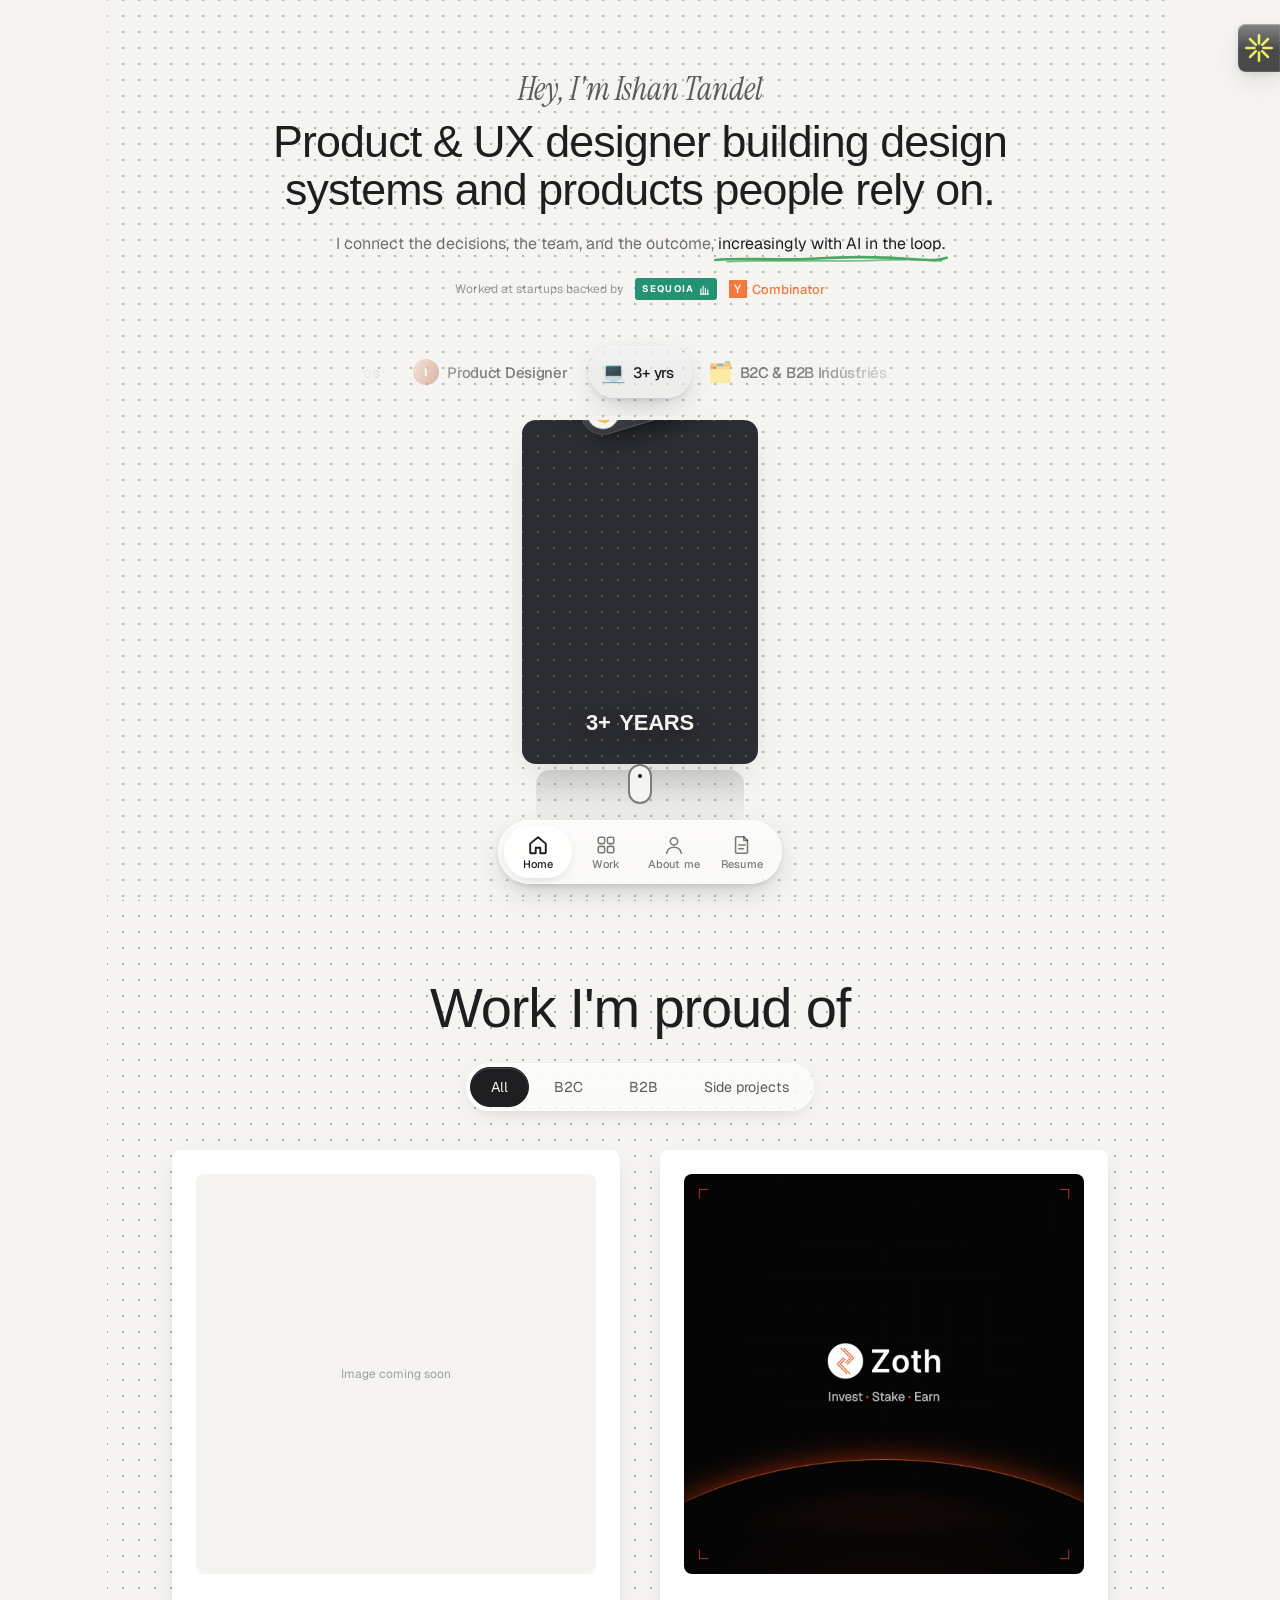
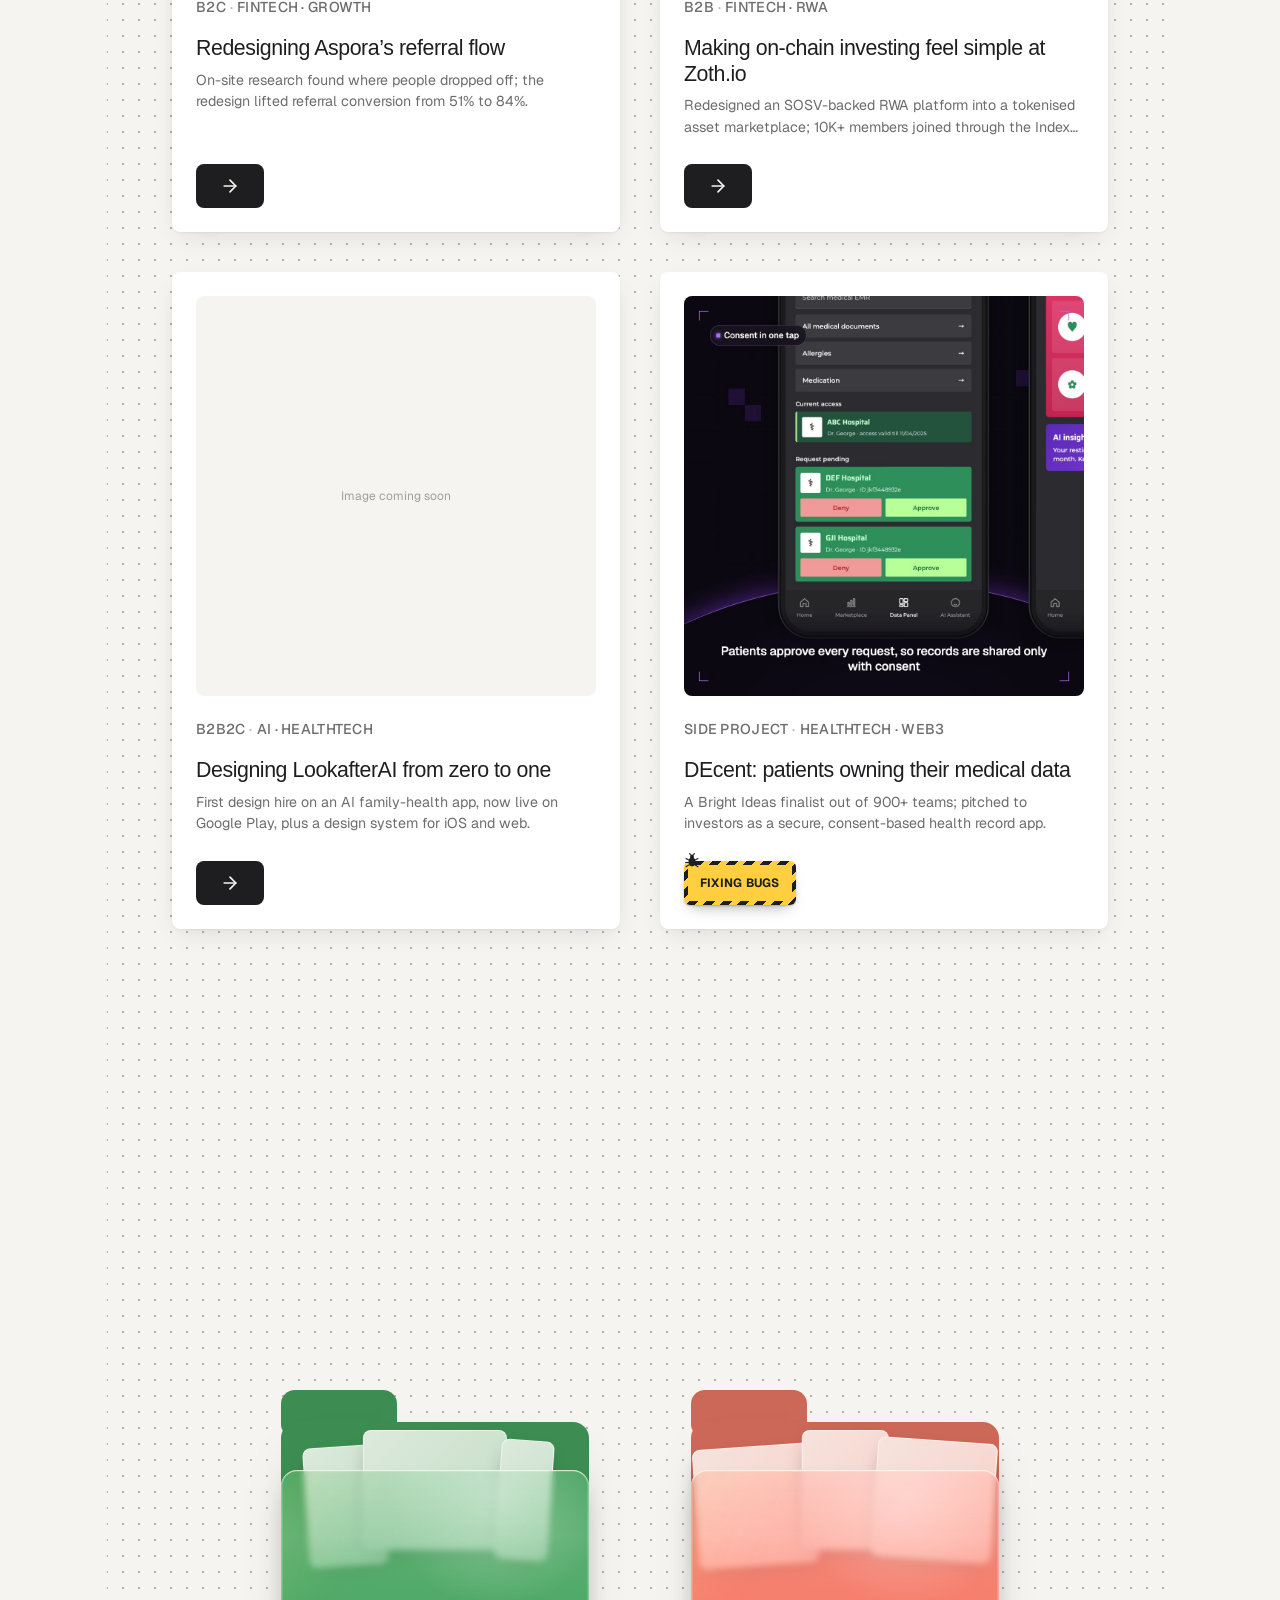
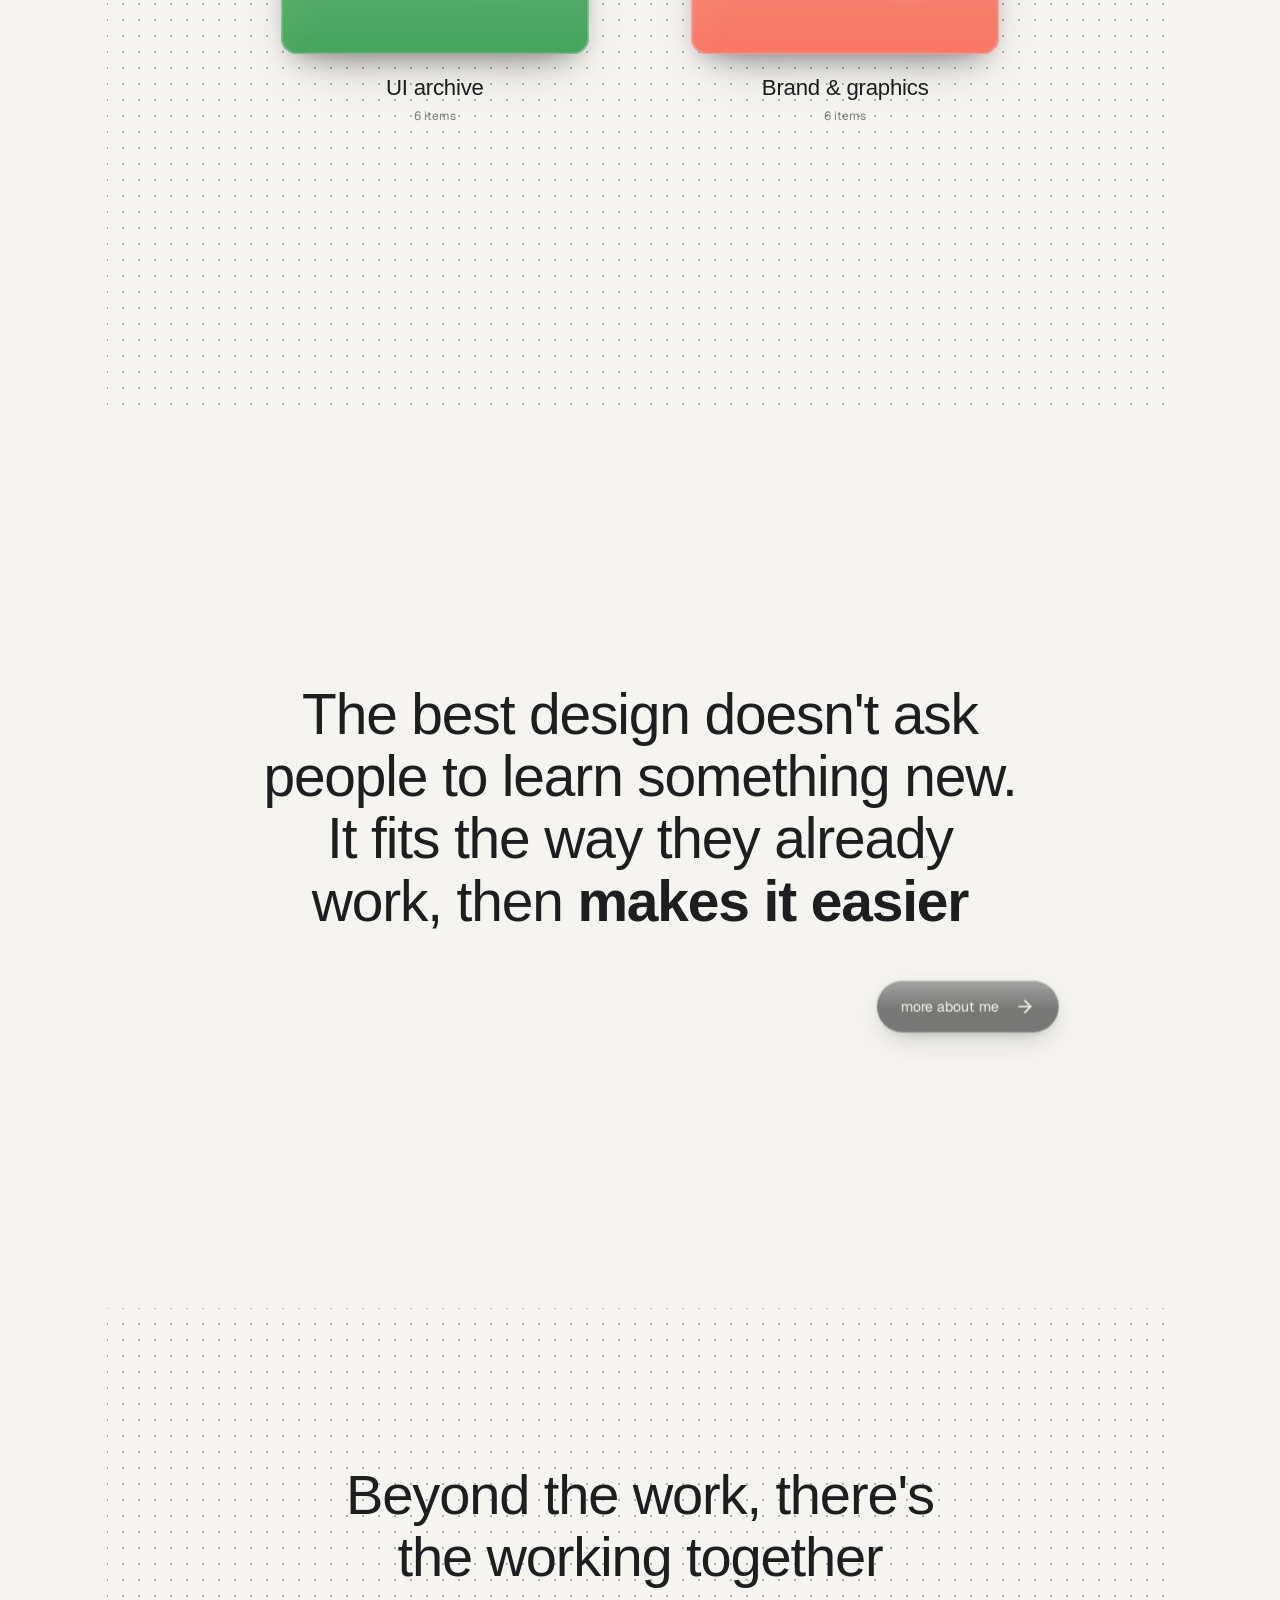
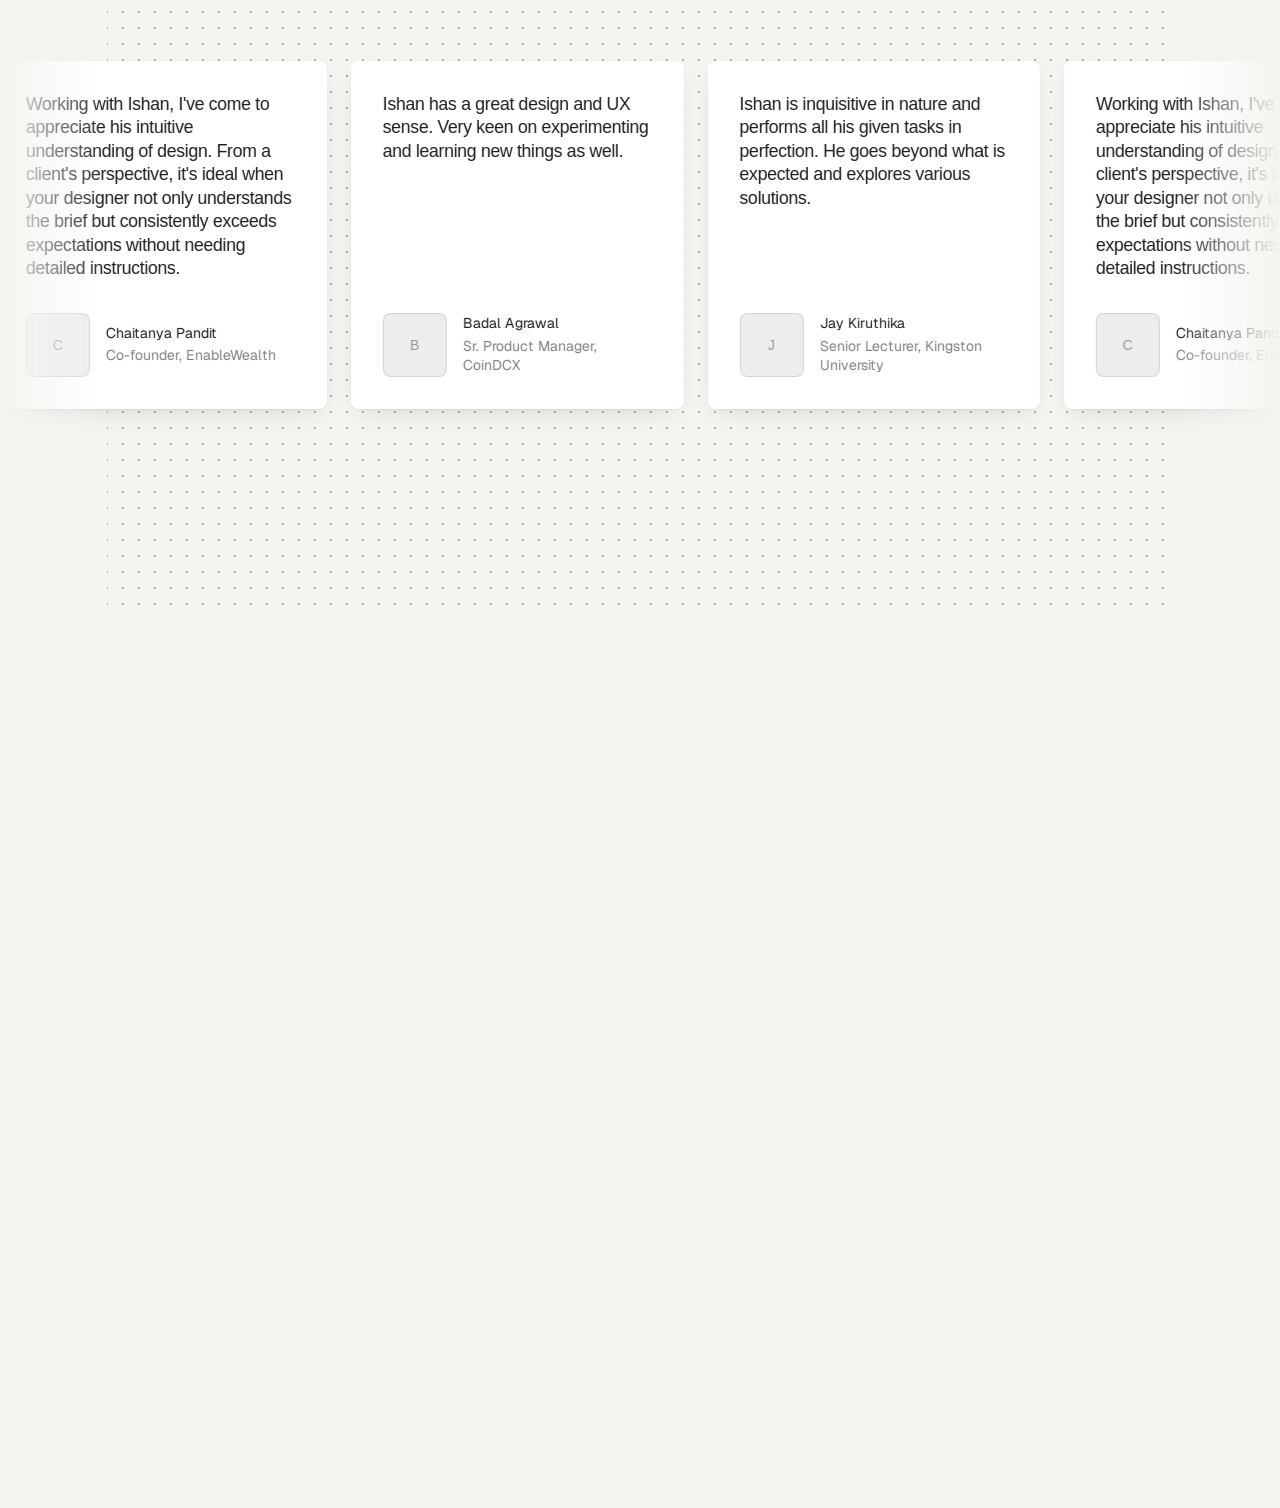
==== index.html @ caf89ebc "Initial commit: portfolio site Co-Authored-By: Claude Opus 5.5 <noreply@anthropic.com>" ====
<!doctype html>
<html lang="en">
<head>
  <meta charset="utf-8" />
  <meta name="viewport" content="width=device-width, initial-scale=1, viewport-fit=cover" />
  <meta name="color-scheme" content="light" />
  <title>Ishan — Product Designer</title>
  <meta name="description" content="Ishan is a product designer who turns messy problems into simple, measurable products." />
  <link rel="preconnect" href="https://fonts.googleapis.com" />
  <link rel="preconnect" href="https://fonts.gstatic.com" crossorigin />
  <link rel="preconnect" href="https://api.fontshare.com" crossorigin />
  <link rel="stylesheet" href="https://api.fontshare.com/v2/css?f[]=clash-display@400,500,600,700&display=swap" />
  <link rel="stylesheet" href="https://fonts.googleapis.com/css2?family=Geist:wght@400;500;700&family=Instrument+Serif:ital@1&family=Fraunces:ital,opsz,wght@0,9..144,300..700;1,9..144,300..700&family=Inter:wght@400;500;600&display=swap" />
  <link rel="stylesheet" href="styles.css" />
</head>
<body data-bg="hero">
  <a class="skip" href="#introduction">Skip to content</a>

  <!-- iOS-style floating tab bar -->
  <nav class="tabbar" aria-label="Primary">
    <span class="tab-glow" aria-hidden="true"></span>
    <a class="tab" href="#introduction" data-section="introduction">
      <svg viewBox="0 0 24 24" aria-hidden="true"><path d="M3.5 10.5 12 3.5l8.5 7V20a1 1 0 0 1-1 1h-5v-6h-5v6h-5a1 1 0 0 1-1-1z"/></svg>
      <span>Home</span>
    </a>
    <a class="tab" href="#work" data-section="work">
      <svg viewBox="0 0 24 24" aria-hidden="true"><rect x="3.5" y="3.5" width="7" height="7" rx="1.8"/><rect x="13.5" y="3.5" width="7" height="7" rx="1.8"/><rect x="3.5" y="13.5" width="7" height="7" rx="1.8"/><rect x="13.5" y="13.5" width="7" height="7" rx="1.8"/></svg>
      <span>Work</span>
    </a>
    <a class="tab" href="#about" data-section="about">
      <svg viewBox="0 0 24 24" aria-hidden="true"><circle cx="12" cy="8" r="4"/><path d="M4 21c.8-4 4-6.5 8-6.5s7.2 2.5 8 6.5"/></svg>
      <span>About me</span>
    </a>
    <a class="tab" href="resume.pdf" target="_blank" rel="noopener">
      <svg viewBox="0 0 24 24" aria-hidden="true"><path d="M6 3h8l4 4v13a1 1 0 0 1-1 1H6a1 1 0 0 1-1-1V4a1 1 0 0 1 1-1z"/><path d="M14 3v4h4M8.5 12h7M8.5 16h5"/></svg>
      <span>Resume</span>
    </a>
  </nav>

  <button class="spark-toggle" type="button" aria-label="Spark">
    <svg viewBox="0 0 40 40" aria-hidden="true"><g stroke="currentColor" stroke-width="3.4" stroke-linecap="round">
      <line x1="20" y1="3" x2="20" y2="14"/><line x1="20" y1="26" x2="20" y2="37"/>
      <line x1="3" y1="20" x2="14" y2="20"/><line x1="26" y1="20" x2="37" y2="20"/>
      <line x1="8" y1="8" x2="15.8" y2="15.8"/><line x1="24.2" y1="24.2" x2="32" y2="32"/>
      <line x1="32" y1="8" x2="24.2" y2="15.8"/><line x1="15.8" y1="24.2" x2="8" y2="32"/>
    </g></svg>
  </button>

  <main>
    <!-- ============ HERO ============ -->
    <section id="introduction" class="hero" data-bg="hero">
      <p class="hero-kicker">Hey, I'm Ishan Tandel</p>
      <div class="hero-head-wrap">
        <h1 class="hero-title">Product &amp; UX designer building design systems and products people rely on.</h1>
        <p class="hero-sub">I connect the decisions, the team, and the outcome, <span class="sketch">increasingly with AI in the loop.<svg class="sketch-line" viewBox="0 0 300 14" preserveAspectRatio="none" aria-hidden="true"><path d="M3 9.5 C 40 5, 80 11, 125 7.5 S 215 4.5, 252 8 S 287 9.5, 297 6"/><path d="M18 12 C 70 9.5, 140 12.5, 205 10 S 270 9.8, 290 11"/></svg></span></p>
      </div>
      <div class="hero-backed">
        <span class="hb-label">Worked at startups backed by</span>
        <span class="hb-logo hb-sequoia" role="img" aria-label="Sequoia">SEQUOIA<svg viewBox="0 0 12 12" aria-hidden="true"><path d="M2 11V5M4.5 11V2M7 11V4M9.5 11V6M1 11h10" stroke="currentColor" stroke-width="1.2" fill="none"/></svg></span>
        <span class="hb-logo hb-yc" role="img" aria-label="Y Combinator"><b>Y</b>Combinator</span>
      </div>

      <div class="hero-tabs" role="tablist" aria-label="About me at a glance">
        <div class="hero-tabs-track">
          <button class="hero-tab" role="tab" type="button">
            <span class="tab-icon" aria-hidden="true">💻</span>
            <span class="tab-label">3+ yrs</span>
          </button>
          <button class="hero-tab" role="tab" type="button">
            <span class="tab-icon" aria-hidden="true">🗂️</span>
            <span class="tab-label">B2C &amp; B2B Industries</span>
          </button>
          <button class="hero-tab" role="tab" type="button">
            <span class="tab-avatar" aria-hidden="true">I</span>
            <span class="tab-label">Product Designer</span>
          </button>
        </div>
      </div>

      <div class="hero-stage">
        <!-- Photo box: slides out beside the card on steps that set data-photo -->
        <figure class="hero-photo" aria-hidden="true"><img src="img/about/hero-card.jpg" alt="" draggable="false"></figure>
        <div class="hero-card">
          <div class="card-flip">
            <div class="card-face face-a" aria-live="polite"></div>
            <div class="card-face face-b" aria-hidden="true"></div>
          </div>
        </div>
      </div>

      <!-- Card content for each pill (in pill order). The script copies one onto the card's hidden face, then flips. -->
      <template id="card-content">
        <div class="card-content">
            <div class="chips">
              <span class="chip"><span class="chip-ic">🚀</span>Stealth startup</span>
              <span class="chip"><span class="chip-ic">💸</span>Aspora</span>
              <span class="chip"><span class="chip-ic">🪙</span>Zoth.io</span>
            </div>
            <p class="card-label">3+ Years</p>
        </div>
        <div class="card-content">
            <div class="chips">
              <span class="chip"><span class="chip-ic">🤖</span>AI</span>
              <span class="chip"><span class="chip-ic">💳</span>Fintech</span>
              <span class="chip"><span class="chip-ic">🩺</span>Healthtech</span>
            </div>
            <p class="card-label">Industries</p>
        </div>
        <div class="card-content" data-photo>
            <div class="chips">
              <span class="chip"><span class="chip-ic">✏️</span>Product Design</span>
              <span class="chip"><span class="chip-ic">🤖</span>AI Products</span>
              <span class="chip"><span class="chip-ic">🧩</span>Design Systems</span>
            </div>
            <p class="card-label">Product Designer</p>
        </div>
      </template>

      <a href="#work" class="mouse" aria-label="Scroll to the next section"><span></span></a>
    </section>

    <!-- ============ WORK ============ -->
    <!-- Cards and filter pills are rendered from the PROJECTS list at the top of projects.js — edit content there. -->
    <section id="work" class="work" data-bg="hero">
      <h2 class="section-title">Work I'm proud of</h2>
      <div class="pro-section">
        <div class="pro-filters" role="group" aria-label="Filter projects by type"></div>
        <div class="pro-grid"></div>
      </div>
    </section>

    <!-- ============ VISUAL ARCHIVE ============ -->
    <!-- A glass folder that opens into draggable pictures. Pictures and label live at the top of folder.js. -->
    <section id="visual" class="visual" data-bg="hero" aria-label="Visual design archive">
      <div class="prism-folder"></div>
    </section>

    <!-- ============ ABOUT ============ -->
    <section id="about" class="about" data-bg="green">
      <div class="about-inner">
        <p class="about-text">The best design doesn't ask<br class="about-break"> people to learn something new.<br class="about-break"> It fits the way they already<br class="about-break"> work, then <span class="about-bold">makes it easier</span></p>
        <a class="btn about-cta" href="#about-me">
          more about me
          <svg width="20" height="20" viewBox="0 0 24 24" fill="none" stroke="currentColor" stroke-width="2" stroke-linecap="round" stroke-linejoin="round" aria-hidden="true"><line x1="5" y1="12" x2="19" y2="12"/><polyline points="12 5 19 12 12 19"/></svg>
        </a>
      </div>
    </section>

    <!-- ============ TESTIMONIALS ============ -->
    <!-- Quotes are set at the top of contact.js -->
    <section id="testimonials" class="testimonials" data-bg="hero">
      <h2 class="section-title tm-title">Beyond the work, there's the working together</h2>
      <div class="tm-viewport"><div class="tm-track"></div></div>
    </section>

    <!-- ============ CONTACT ============ -->
    <!-- Links are set at the top of contact.js -->
    <section id="contact" class="contact" data-bg="green" aria-label="Get in touch">
      <div class="contact-table"></div>
    </section>
  </main>

  <div class="copy-toast glass-toast" role="status" aria-live="polite"></div>

  <!-- ============ ABOUT ME PAGE (opens from the green section) ============ -->
  <!-- Text, photos and captions are set at the top of about.js -->
  <div id="about-page" class="about-page" role="dialog" aria-modal="true" aria-labelledby="about-page-title" hidden>
    <button class="about-back" type="button" aria-label="Back">
      <svg width="20" height="20" viewBox="0 0 24 24" fill="none" stroke="currentColor" stroke-width="1.6" stroke-linecap="round" stroke-linejoin="round" aria-hidden="true"><line x1="19" y1="12" x2="5" y2="12"/><polyline points="12 19 5 12 12 5"/></svg>
    </button>
    <section class="ap-fold ap-fold--orbit">
      <h2 id="about-page-title" class="ap-head"></h2>
      <div class="orbit" role="group" aria-roledescription="photo reel" aria-label="Photographs circling a caption">
        <div class="orbit-stage"></div>
        <div class="orbit-cap" aria-live="polite"><span></span></div>
      </div>
    </section>
    <section class="ap-fold ap-fold--profile">
      <div class="ap-profile">
        <p class="ap-bio ap-bio--lead"></p>
        <div class="ap-photo"></div>
        <p class="ap-bio ap-bio--tail"></p>
      </div>
    </section>
  </div>

  <!-- Pill that replaces the cursor over the About section (desktop) -->
  <div class="cursor-label" aria-hidden="true">
    <span class="cursor-label-text">more about me</span>
    <svg class="ci ci-arrow" width="20" height="20" viewBox="0 0 24 24" fill="none" stroke="currentColor" stroke-width="2" stroke-linecap="round" stroke-linejoin="round"><line x1="5" y1="12" x2="19" y2="12"/><polyline points="12 5 19 12 12 19"/></svg>
    <svg class="ci ci-out" width="18" height="18" viewBox="0 0 24 24" fill="none" stroke="currentColor" stroke-width="2" stroke-linecap="round" stroke-linejoin="round"><line x1="7" y1="17" x2="17" y2="7"/><polyline points="8 7 17 7 17 16"/></svg>
    <svg class="ci ci-copy" width="18" height="18" viewBox="0 0 24 24" fill="none" stroke="currentColor" stroke-width="1.8" stroke-linecap="round" stroke-linejoin="round"><rect x="9" y="9" width="12" height="12" rx="2"/><path d="M5 15H4a2 2 0 0 1-2-2V4a2 2 0 0 1 2-2h9a2 2 0 0 1 2 2v1"/></svg>
    <svg class="ci ci-check" width="18" height="18" viewBox="0 0 24 24" fill="none" stroke="currentColor" stroke-width="2.2" stroke-linecap="round" stroke-linejoin="round"><polyline points="4 12.5 9.5 18 20 6"/></svg>
  </div>

  <script src="projects.js"></script>
  <script src="script.js"></script>
  <script src="folder.js"></script>
  <script src="about.js"></script>
  <script src="contact.js"></script>
</body>
</html>
---- styles.css ----
/* ---------- Tokens ---------- */
:root {
  --bg: #f5f4f0;
  --surface: #efe8dc;
  --ink: #1e1e20;
  --ink-2: #57524a;
  --line: #d9d0c1;
  --green: #49a862;
  --cream: #f5f4f0;
  --c1: #e2552d;   /* tomato */
  --c2: #2f6b4f;   /* forest */
  --accent: var(--c1);
  --serif: "Fraunces", Georgia, serif;
  /* iOS-style glass */
  --glass-blur: blur(20px) saturate(180%);
  --glass-light: color-mix(in srgb, #fff 58%, transparent);
  --glass-dark: color-mix(in srgb, #1e1e20 58%, transparent);
  --glass-rim-light:
    inset 0 1px 0 rgba(255,255,255,.9),
    inset 0 -1px 0 rgba(255,255,255,.25),
    inset 0 0 0 .5px rgba(255,255,255,.55);
  --glass-rim-dark:
    inset 0 1px 0 rgba(255,255,255,.28),
    inset 0 -1px 0 rgba(255,255,255,.06),
    inset 0 0 0 .5px rgba(255,255,255,.16);
  --glass-shadow: 0 10px 30px -10px rgba(30,30,32,.3), 0 2px 6px rgba(30,30,32,.08);
  --display: "Clash Display", "Helvetica Neue", sans-serif;
  --ui: "Geist", system-ui, sans-serif;
  --page-margin: 8.333vw;
  --text-ui: clamp(14px, 1.111vw, 24px);
  --text-eyebrow: 32px;
  --pill: #ffffff;
  --sans: "Inter", system-ui, -apple-system, sans-serif;
  --maxw: 1120px;
  --gutter: clamp(16px, 4vw, 40px);
  --radius: 14px;
  color-scheme: light;
}


/* ---------- Base ---------- */
*, *::before, *::after { box-sizing: border-box; }
html { scroll-behavior: smooth; scroll-padding-top: 0; overflow-x: clip; }
body { overflow-x: clip; }
body {
  margin: 0;
  background-color: var(--bg);
  color: var(--ink);
  font: 400 17px/1.6 var(--sans);
  -webkit-font-smoothing: antialiased;
  --nav-bg: var(--bg);
  --nav-fg: var(--ink);
  transition: background-color .6s ease, color .6s ease;
}
img { max-width: 100%; display: block; }
a { color: inherit; text-underline-offset: 3px; }
a:hover { color: var(--accent); }
.wrap { max-width: var(--maxw); margin: 0 auto; padding: 0 var(--gutter); }
.muted { color: var(--ink-2); }
.skip { position: absolute; left: -999px; }
.skip:focus { left: 16px; top: 16px; background: var(--ink); color: var(--bg); padding: 8px 12px; z-index: 100; }
:focus-visible { outline: 2px solid var(--c1); outline-offset: 3px; border-radius: 4px; }

/* ---------- iOS-style tab bar ---------- */
.tabbar {
  position: fixed; left: 50%; bottom: max(16px, env(safe-area-inset-bottom)); z-index: 100;
  translate: -50% 0;
  display: flex; gap: 0; padding: 6px;
  border-radius: 999px;
  background: color-mix(in srgb, #fff 62%, transparent);
  -webkit-backdrop-filter: blur(18px) saturate(180%); backdrop-filter: blur(18px) saturate(180%);
  border: 1px solid rgba(255,255,255,.7);
  box-shadow: 0 1px 0 rgba(255,255,255,.6) inset, 0 10px 30px -8px rgba(30,30,32,.28), 0 2px 6px rgba(30,30,32,.08);
  transition: translate .45s cubic-bezier(.34,1.3,.64,1), opacity .3s ease;
  will-change: translate;
  contain: layout style;
}
.tabbar.hide { translate: -50% calc(100% + 40px); opacity: 0; }
.tab {
  position: relative; z-index: 1;
  display: flex; flex-direction: column; align-items: center; justify-content: center; gap: 3px;
  width: 68px; height: 52px; padding: 0; border-radius: 999px; flex: none;
  color: color-mix(in srgb, var(--ink) 58%, transparent); text-decoration: none;
  font: 500 11px/1 var(--ui); letter-spacing: .01em;
  transition: color .25s ease, transform .2s ease;
  -webkit-tap-highlight-color: transparent;
}
.tab svg { width: 22px; height: 22px; fill: none; stroke: currentColor; stroke-width: 1.7; stroke-linecap: round; stroke-linejoin: round; }
.tab:hover { color: var(--ink); }
.tab:active { transform: scale(.92); }
.tab.active { color: var(--ink); }
.tab.active svg { stroke-width: 2.1; }
.tab-glow {                                   /* the highlight that slides under the active tab */
  position: absolute; top: 6px; left: 6px; height: 52px; width: 68px; border-radius: 999px;
  background: rgba(30,30,32,.08);
  transform: translate3d(var(--glow-x, 0px), 0, 0);
  transition: transform .42s cubic-bezier(.32,1.25,.6,1), opacity .2s;
  will-change: transform;
  opacity: 0;
}
.tabbar.ready .tab-glow { opacity: 1; }
@media (max-width: 440px) {
  .tab, .tab-glow { width: 56px; }
  .tab { font-size: 10px; }
}

/* Floating spark (theme toggle) */
.spark-toggle {
  position: fixed; right: 0; top: 24px; z-index: 90;
  width: 42px; height: 48px; padding: 0; border: 0; cursor: pointer;
  background: #2b2d33; color: #e8f15b;
  border-radius: 8px 0 0 8px; display: grid; place-items: center;
  box-shadow: 0 6px 18px rgba(0,0,0,.2);
}
.spark-toggle svg { width: 30px; height: 30px; transition: transform .6s cubic-bezier(.5,1.6,.4,1); }
.spark-toggle:hover svg, .spark-toggle.spin svg { transform: rotate(90deg); }

/* ---------- Hero ---------- */
.hero {
  position: relative; min-height: 100svh;
  padding: 48px 0 112px;
  display: flex; flex-direction: column; align-items: center; justify-content: center;
  text-align: center; overflow: hidden;
}
/* Dot grid behind the hero, so the glass pill has something to frost */
.hero { isolation: isolate; }
.hero::before {
  content: ""; position: absolute; inset: 0 var(--page-margin); z-index: -1; pointer-events: none;
  background-image: radial-gradient(circle, #1e1e20 1px, transparent 1px);
  background-size: 16px 16px; background-position: 8px 8px; opacity: .32;
}
.hero-status {
  max-width: calc(100% - 12vw); flex-wrap: wrap; justify-content: center;
  display: inline-flex; align-items: center; gap: 12px; margin: 0 0 20px; padding: 8px 16px; border-radius: 999px;
  font: 500 13px/1 var(--ui); letter-spacing: .02em;
  background: var(--glass-light); -webkit-backdrop-filter: blur(14px) saturate(170%); backdrop-filter: blur(14px) saturate(170%);
  box-shadow: var(--glass-rim-light), 0 6px 18px -10px rgba(30,30,32,.3);
}
.hs-role { display: inline-flex; align-items: center; gap: 8px; color: #2f8a4a; }
.hs-role i { width: 8px; height: 8px; border-radius: 50%; background: var(--green); box-shadow: 0 0 0 3px color-mix(in srgb, var(--green) 25%, transparent); animation: hs-pulse 2.4s ease-in-out infinite; }
@keyframes hs-pulse { 50% { box-shadow: 0 0 0 6px color-mix(in srgb, var(--green) 0%, transparent); } }
.hs-sep { width: 1px; height: 12px; background: rgba(30,30,32,.18); }
.hs-open { text-transform: uppercase; letter-spacing: .1em; font-size: 11px; color: rgba(30,30,32,.6); }
.hero-bio {
  width: min(560px, 100% - 12vw); margin: 20px auto 0;
  font: 400 16px/1.55 var(--ui); color: color-mix(in srgb, var(--ink) 65%, var(--bg));
}
.hero-backed { display: flex; align-items: center; justify-content: center; flex-wrap: wrap; gap: 8px 12px; margin-top: 22px; opacity: .85; }
.hb-label { font: 400 12px var(--ui); color: rgba(30,30,32,.5); }
.hb-logo { display: inline-flex; align-items: center; gap: 4px; height: 22px; user-select: none; }
.hb-sequoia { padding: 0 7px; background: #00835f; color: #fff; font: 700 9.5px/1 var(--ui); letter-spacing: .14em; border-radius: 3px; }
.hb-sequoia svg { width: 11px; height: 11px; }
.hb-yc { font: 500 13px/1 var(--ui); color: #f26522; gap: 5px; }
.hb-yc b { display: grid; place-items: center; width: 18px; height: 18px; font-size: 12px !important; background: #f26522; color: #fff; font-weight: 500; font-size: 14px; }
.hero-kicker {
  margin: 0 0 10px;
  font-family: "Instrument Serif", "Times New Roman", serif; font-style: italic; font-weight: 400;
  font-size: var(--text-eyebrow); line-height: 1.1;
  color: color-mix(in srgb, var(--ink) 72%, var(--bg));
}
.hero-head-wrap { width: min(100% - 12vw, 1000px); container-type: inline-size; }
.hero-title {
  margin: 0;
  font-family: var(--display); font-weight: 500;
  font-size: clamp(30px, 3.5vw, 52px); text-wrap: balance;
  line-height: 1.08; letter-spacing: -0.02em;
}
.hero-line { white-space: nowrap; }
/* Hand-drawn underline that draws itself in */
.sketch { position: relative; display: inline-block; white-space: nowrap; color: var(--ink); }
.sketch-line { position: absolute; left: -2%; bottom: -.42em; width: 104%; height: .55em; overflow: visible; pointer-events: none; }
.sketch-line path {
  fill: none; stroke: var(--green); stroke-width: 2.6; stroke-linecap: round; stroke-linejoin: round;
  vector-effect: non-scaling-stroke; stroke-dasharray: 400; stroke-dashoffset: 400;
  animation: sketch-draw .9s cubic-bezier(.6,.05,.3,1) .6s forwards;
}
.sketch-line path + path { stroke-width: 1.8; opacity: .7; animation-delay: 1.25s; animation-duration: .7s; }
@keyframes sketch-draw { to { stroke-dashoffset: 0; } }
@media (prefers-reduced-motion: reduce) { .sketch-line path { animation: none; stroke-dashoffset: 0; } }
@media (max-width: 380px) { .sketch { white-space: normal; } }
.hero-sub {
  margin: 18px auto 0; max-width: calc(100vw - 12vw); text-wrap: balance;
  font: 400 clamp(15px, 1.25vw, 19px)/1.5 var(--ui); color: color-mix(in srgb, var(--ink) 62%, var(--bg));
}
.hero-line:nth-child(2)::after { content: "\A"; white-space: pre; }

/* Pill carousel */
.hero-tabs {
  position: relative; width: min(560px, 100%); height: 88px;
  margin: 28px 0 -12px; overflow: hidden;
  -webkit-mask-image: linear-gradient(90deg, transparent, #000 22%, #000 78%, transparent);
          mask-image: linear-gradient(90deg, transparent, #000 22%, #000 78%, transparent);
}
.hero-tabs-track {
  position: absolute; left: 0; top: 50%; margin-top: -26px;
  display: flex; gap: 4px; width: max-content;
  transition: transform .7s cubic-bezier(.65,0,.35,1);
}
.hero-tab {
  position: relative; flex: none; overflow: hidden; isolation: isolate;
  display: inline-flex; align-items: center; gap: 8px;
  height: 52px; padding: 0 18px 0 12px; border: 0; border-radius: 999px;
  background: transparent; cursor: pointer;
  color: color-mix(in srgb, var(--ink) 56%, transparent);
  font-family: var(--ui); font-weight: 500; font-size: 15px;
  letter-spacing: -0.02em; white-space: nowrap;
  transition: background-color .3s, color .3s, box-shadow .3s;
}
.hero-tabs-track.jump, .hero-tabs-track.jump .hero-tab, .hero-tabs-track.jump .hero-tab::after { transition: none !important; }
.hero-tab::before {
  content: ""; position: absolute; inset: 0; z-index: -1;
  background: color-mix(in srgb, var(--ink) 7%, var(--pill));
  transform: scaleX(0); transform-origin: 0 50%;
}
.hero-tab.active {
  background: var(--pill); color: var(--ink);
  box-shadow: 0 2px 4px color-mix(in srgb, #1e1e20 6%, transparent),
              0 16px 40px -12px color-mix(in srgb, #1e1e20 22%, transparent);
}
.hero-tab.timing::before { animation: fill var(--dur, 3s) linear forwards; }
.hero-tabs.paused .hero-tab.timing::before,
.hero.offscreen .hero-tab.timing::before,
.hero.offscreen .mouse span { animation-play-state: paused; }
@keyframes fill { to { transform: scaleX(1); } }
.tab-icon { flex: none; width: 24px; text-align: center; font-size: 20px; line-height: 1; letter-spacing: 0; }
.tab-avatar {
  flex: none; width: 26px; height: 26px; border-radius: 50%; display: grid; place-items: center;
  background: linear-gradient(135deg, #f1c6b3, #c48b78); color: #fff;
  font: 700 12px var(--ui); letter-spacing: 0;
}

/* Flip card */
.hero-stage {
  position: relative; margin-top: 16px; perspective: 1000px;
}
.hero-stage::after {                 /* soft floor glow in place of a live reflection */
  content: ""; position: absolute; left: 6%; right: 6%; top: 100%; height: 56px; margin-top: 6px;
  border-radius: 14px; pointer-events: none;
  background: linear-gradient(to bottom, rgba(43,45,51,.16), rgba(43,45,51,0));
}
.hero-card {
  position: relative; width: 236px; aspect-ratio: 280 / 408;
  cursor: pointer; transform-style: preserve-3d;
  transition: transform .4s ease-out;          /* hover tilt */
}
.hero-card::before {                            /* soft contact shadow */
  content: ""; position: absolute; inset: 6% 4% -2%; border-radius: 14px;
  background: rgba(0,0,0,.28); filter: blur(18px); opacity: .42;
  transform: translateZ(-1px);
}
.card-flip {
  position: absolute; inset: 0; transform-style: preserve-3d;
  transition: transform .9s cubic-bezier(.65,0,.25,1);
}
.card-face {
  position: absolute; inset: 0; border-radius: 14px; overflow: hidden;
  backface-visibility: hidden; -webkit-backface-visibility: hidden;
  background-color: #2b2d33;
  background-image: radial-gradient(circle, rgba(245,244,240,.22) 1px, transparent 1px);
  background-size: 16px 16px; background-position: 8px 8px;
}
.face-b { transform: rotateY(180deg); }
.card-content { position: absolute; inset: 0; }
/* Photo box beside the card (Product Designer step) */
.hero-stage { --shift: 128px; }
.hero-card { transition: transform .4s ease-out, translate .8s cubic-bezier(.34,1.25,.5,1); }
.hero-photo {
  position: absolute; left: 0; top: 0; width: 236px; aspect-ratio: 280 / 408; margin: 0;
  border-radius: 14px; overflow: hidden; pointer-events: none;
  box-shadow: 0 2px 4px rgba(30,30,32,.08), 0 24px 48px -18px rgba(30,30,32,.45);
  opacity: 0; scale: .92; rotate: 0deg;
  transition: translate .8s cubic-bezier(.34,1.25,.5,1), rotate .8s cubic-bezier(.34,1.25,.5,1),
              scale .8s cubic-bezier(.34,1.25,.5,1), opacity .35s ease;
}
.hero-photo img { width: 100%; height: 100%; object-fit: cover; object-position: 40% 30%; display: block; }
.hero-stage.with-photo .hero-card { translate: var(--shift) 0; }
.hero-stage.with-photo .hero-photo { translate: calc(var(--shift) * -1) 0; rotate: -4deg; scale: 1; opacity: 1; transition-delay: .12s; }
@media (max-width: 560px) {               /* not enough room side by side: the photo peeks out, tilted */
  .hero-stage { --shift: 52px; }
  .hero-photo { width: 200px; top: 6%; }
  .hero-stage.with-photo .hero-photo { rotate: -8deg; }
}
@media (prefers-reduced-motion: reduce) { .hero-card, .hero-photo { transition: opacity .3s; } }
.chips {
  position: absolute; left: 0; right: 0; bottom: 22%;
  display: flex; flex-direction: column; align-items: center; gap: 8px;
}
.chip {
  display: inline-flex; align-items: center; gap: 8px;
  height: 44px; padding: 0 16px 0 6px; border-radius: 999px;
  background: color-mix(in srgb, color-mix(in srgb, #2b2d33 82%, #f5f4f0) 50%, transparent);
  color: #f5f4f0; font: 500 16px/1 var(--ui); letter-spacing: -0.02em; white-space: nowrap;
  box-shadow: inset 0 1px 0 rgba(245,244,240,.1), 0 1px 1px rgba(0,0,0,.3), 0 14px 28px -10px rgba(0,0,0,.6);
  transform-origin: 50% 100%; will-change: transform;
}
.chip-ic {
  flex: none; width: 32px; height: 32px; border-radius: 50%;
  display: grid; place-items: center; background: #f5f4f0; font-size: 17px;
}
.card-label {
  position: absolute; left: 0; right: 0; top: 88%; transform: translateY(-50%); margin: 0;
  font-family: var(--display); font-weight: 600; font-size: 22px; line-height: 1;
  letter-spacing: -0.01em; word-spacing: .14em; text-transform: uppercase; white-space: nowrap;
  color: #f5f4f0; text-shadow: 0 8px 24px rgba(0,0,0,.35);
}

/* Scroll mouse — desktop with a real pointer only */
.mouse {
  display: none; position: absolute; bottom: 96px; left: calc(50% - 12px); z-index: 2;
  width: 24px; height: 40px; border-radius: 12px;
  border: 2px solid color-mix(in srgb, var(--ink) 56%, var(--bg)); background: var(--bg);
}
.mouse:hover { border-color: var(--ink); }
.mouse span {
  position: absolute; top: 8px; left: calc(50% - 2px); width: 4px; height: 4px;
  border-radius: 50%; background: var(--ink); animation: wheel 2s ease-in-out infinite;
}
@keyframes wheel { 0% { transform: none; opacity: 1; } 50% { transform: translateY(12px); opacity: 0; } 51%, 100% { transform: none; opacity: 1; } }
@media (min-width: 1025px) and (hover: hover) { .mouse { display: block; } }

/* Hero — tablet & phone */
@media (max-width: 640px) {
  .spark-toggle { top: 16px; width: 36px; height: 40px; }
  .spark-toggle svg { width: 24px; height: 24px; }
  .hero { padding-top: 64px; min-height: auto; padding-bottom: 112px; }
  .hero-kicker { font-size: 26px; }
  .hero-bio { font-size: 15px; }
  .hb-label { width: 100%; }
  .hero-head-wrap { width: calc(100% - 12vw); }
  .hero-title { font-size: clamp(28px, 7.6vw, 38px); line-height: 1.12; }
  .hero-sub { font-size: 15px; }
  .hero-line { display: block; white-space: normal; text-wrap: balance; }
  .hero-line:nth-child(2)::after { content: none; }
  .hero-tabs { margin-top: 24px; }
}

/* ---------- Page colour follows the section in view ---------- */
body[data-bg="green"] {
  background-color: var(--green); color: var(--cream);
  --nav-bg: var(--green); --nav-fg: var(--cream);
}
/* Film grain everywhere except the hero */
body::after {
  content: ""; position: fixed; inset: 0; z-index: 10; pointer-events: none;
  opacity: .07; transition: opacity .5s ease; transform: translateZ(0);
  background: url("data:image/svg+xml,%3Csvg xmlns='http://www.w3.org/2000/svg' width='200' height='200'%3E%3Cfilter id='n'%3E%3CfeTurbulence type='fractalNoise' baseFrequency='0.75' numOctaves='4' stitchTiles='stitch'/%3E%3CfeColorMatrix type='saturate' values='0'/%3E%3C/filter%3E%3Crect width='100%25' height='100%25' filter='url(%23n)'/%3E%3C/svg%3E") repeat;
  background-size: 180px;
}
body[data-bg="hero"]::after { opacity: 0; }

/* ---------- Button ---------- */
.btn {
  display: inline-flex; align-items: center; gap: 16px;
  padding: 16px 24px; border-radius: 999px; border: 0;
  background: #1e1e20; color: var(--cream);
  font: 400 var(--text-ui)/1 var(--ui); white-space: nowrap;
  text-decoration: none; cursor: pointer;
}
.btn:hover { color: var(--cream); }
.btn svg { flex: none; }

/* ---------- About ---------- */
.about { position: relative; height: 100svh; min-height: 560px; isolation: isolate; }
.about::before {                       /* dot grid, same rhythm as the hero card */
  content: ""; position: absolute; inset: 0; z-index: -1; pointer-events: none;
  background-image: radial-gradient(circle, rgba(245,244,240,.32) 1px, transparent 1.2px);
  background-size: 16px 16px; background-position: 8px 8px;
}
.about-inner {
  position: absolute; top: 50%; left: 50%; transform: translate(-50%, -50%);
  width: min(max(65.5vw, 540px), calc(100% - 2 * var(--page-margin)));
  display: flex; flex-direction: column; gap: 48px;
}
.about-text {
  margin: 0; text-align: center;
  font-family: var(--display); font-weight: 400;
  font-size: clamp(36px, 4.444vw, 96px); line-height: 1.094; letter-spacing: -0.02em;
}
.about-bold { font-weight: 700; white-space: nowrap; }
.about-cta { align-self: flex-end; transition: opacity .35s ease; }
.about-cta:active { opacity: .7; }

/* Word-by-word reveal */
.word-wrap { display: inline-block; vertical-align: bottom; }
.word { display: inline-block; }
.split .word {
  opacity: 0; transform: translateY(24px);
  transition: opacity .55s cubic-bezier(.22,1,.36,1), transform .55s cubic-bezier(.22,1,.36,1);
  transition-delay: calc(var(--i) * 40ms);
}
.split.in .word { opacity: 1; transform: none; }
.about-cta.pre { opacity: 0; transform: translateY(16px); }
.about-cta.pre.in { opacity: 1; transform: none; transition: opacity .5s ease .2s, transform .5s ease .2s; }

/* Cursor pill (desktop, real pointer only) */
.cursor-label {
  position: fixed; top: 0; left: 0; z-index: 9999; pointer-events: none;
  display: inline-flex; align-items: center; gap: 16px; padding: 16px 24px;
  border-radius: 999px; background: #1e1e20; color: var(--cream);
  font: 400 var(--text-ui)/1 var(--ui); white-space: nowrap;
  opacity: 0; transform: translate(-50%, -50%) scale(.85);
  transition: opacity .1s ease, transform .1s ease;
}
.cursor-label.visible { opacity: 1; transform: translate(-50%, -50%) scale(1); }
@media (hover: hover) and (pointer: fine) {
  .has-cursor, .has-cursor * { cursor: none; }
  .about:hover .about-cta { opacity: 0; pointer-events: none; }
}
.cursor-label .ci { display: none; flex: none; }
.cursor-label[data-icon="arrow"] .ci-arrow,
.cursor-label[data-icon="out"] .ci-out,
.cursor-label[data-icon="copy"] .ci-copy,
.cursor-label[data-icon="check"] .ci-check,
.cursor-label:not([data-icon]) .ci-arrow { display: block; }
@media not ((hover: hover) and (pointer: fine)) { .cursor-label { display: none; } }

/* About — phone */
@media (max-width: 640px) {
  .about { height: auto; min-height: 100svh; display: flex; align-items: center; padding: 72px 6vw 112px; }
  .about-inner { position: static; transform: none; width: 100%; gap: 32px; }
  .about-break { display: none; }
  .about-text { font-size: clamp(28px, 8.4vw, 36px); text-wrap: balance; }
  .about-cta { align-self: center; }
}

/* ---------- Work ---------- */
.work {
  position: relative; isolation: isolate;
  padding: 6vw var(--page-margin) max(96px, 14vw);
}
.work::before {                        /* dark dot field inside the page margins */
  content: ""; position: absolute; inset: 0 var(--page-margin); z-index: -1; pointer-events: none;
  background-image: radial-gradient(circle, #1e1e20 1px, transparent 1px);
  background-size: 16px 16px; background-position: 8px 8px; opacity: .32;
}
.section-title {
  margin: 0 auto 24px; text-align: center;
  font-family: var(--display); font-weight: 500;
  font-size: clamp(36px, 4.444vw, 56px); line-height: 1.111; letter-spacing: -0.02em;
}
.pro-section { width: 100%; max-width: 936px; margin-inline: auto; }
.pro-filters { display: flex; flex-wrap: wrap; justify-content: center; gap: 8px; margin-bottom: clamp(24px, 3vw, 40px); }
.pro-filter {
  font: 400 clamp(14px, 1.11vw, 18px)/1 var(--ui);
  color: color-mix(in srgb, var(--ink) 72%, var(--cream));
  background: var(--bg); border: 1px solid color-mix(in srgb, var(--ink) 18%, transparent);
  border-radius: 999px; padding: 12px 20px; cursor: pointer;
  transition: color .25s ease, border-color .25s ease, background-color .25s ease;
}
.pro-filter:hover:not(.active) { color: var(--ink); border-color: color-mix(in srgb, var(--ink) 45%, transparent); }
.pro-filter.active { background: var(--ink); border-color: var(--ink); color: var(--cream); }

.pro-grid { display: grid; grid-template-columns: repeat(2, minmax(0, 1fr)); gap: 40px; align-items: stretch; }
.pro-card {
  display: flex; flex-direction: column; padding: 24px;
  background: #fff; border-radius: 8px; color: inherit; text-decoration: none;
  box-shadow: 0 1px 2px rgba(30,30,32,.06), 0 8px 24px -8px rgba(30,30,32,.14);
  transition: box-shadow .4s cubic-bezier(.25,.46,.45,.94), transform .4s cubic-bezier(.25,.46,.45,.94), opacity .6s ease;
}
.pro-card[hidden] { display: none; }
@media (hover: hover) and (pointer: fine) {
  .pro-card:hover {
    color: inherit; transform: translateY(-4px);
    box-shadow: 0 2px 4px rgba(30,30,32,.08), 0 16px 40px -12px rgba(30,30,32,.2);
  }
  .pro-card:hover .pro-cta svg { transform: translateX(4px); }
}
.pro-cta svg { transition: transform .4s cubic-bezier(.25,.46,.45,.94); }
/* entrance */
.pro-card.pre { opacity: 0; transform: translateY(20px); }

.pro-media {
  aspect-ratio: 1 / 1; margin-bottom: 24px; border-radius: 8px; overflow: hidden;
  background: var(--cream); display: grid; place-items: center;
}
.pro-media img, .pro-media video { width: 100%; height: 100%; object-fit: cover; object-position: top center; display: block; }
.pro-media-empty { font: 400 clamp(12px, .83vw, 16px) var(--ui); color: rgba(30,30,32,.4); }
.pro-eyebrow {
  margin: 0 0 20px; font: 500 clamp(14px, 1.111vw, 24px)/1.3 var(--ui);
  text-transform: uppercase; letter-spacing: .02em;
  color: color-mix(in srgb, var(--ink) 65%, #fff);
}
.pro-eyebrow span { opacity: .5; margin: 0 4px; }
.pro-title {
  margin: 0 0 8px; font-family: var(--display); font-weight: 500;
  font-size: clamp(20px, 1.667vw, 36px); line-height: 1.2; letter-spacing: -0.02em; color: var(--ink);
  display: -webkit-box; -webkit-box-orient: vertical; -webkit-line-clamp: 2; overflow: hidden;
}
.pro-summary {
  margin: 0 0 26px; max-width: 46ch;
  font: 400 clamp(14px, 1.111vw, 24px)/1.5 var(--ui);
  color: color-mix(in srgb, var(--ink) 65%, #fff);
  display: -webkit-box; -webkit-box-orient: vertical; -webkit-line-clamp: 2; overflow: hidden;
}
.btn--icon { padding: 12px 24px; border-radius: 8px; }
.pro-cta { margin-top: auto; align-self: flex-start; }

/* "Fixing bugs" hazard sign for unfinished projects */
.pro-sign {
  position: relative; margin-top: auto; align-self: flex-start;
  padding: 0; border: 0; background: none; cursor: pointer; transform-origin: 50% 0;
  -webkit-tap-highlight-color: transparent;
}
.pro-sign:hover { animation: sign-swing .9s ease-out; }
@keyframes sign-swing { 20% { transform: rotate(4deg); } 45% { transform: rotate(-3deg); } 70% { transform: rotate(1.5deg); } 100% { transform: none; } }
.pro-sign-board {
  display: flex; flex-direction: column; align-items: center; justify-content: center; gap: 2px;
  min-height: 44px; padding: 4px 12px; border-radius: 6px;
  border: 4px solid transparent;
  background-image: linear-gradient(#ffcf3f, #ffcf3f), repeating-linear-gradient(-45deg, #1e1e20 0 6px, #ffcf3f 6px 12px);
  background-origin: border-box; background-clip: padding-box, border-box;
  box-shadow: inset 0 0 0 4px #ffcf3f, 0 1px 2px rgba(0,0,0,.2), 0 8px 16px -8px rgba(0,0,0,.4);
}
.pro-sign-text { font: 700 clamp(12px, .83vw, 16px) var(--ui); letter-spacing: .02em; text-transform: uppercase; color: #1e1e20; white-space: nowrap; }
.pro-sign-count { font: 500 10px var(--ui); color: rgba(30,30,32,.7); white-space: nowrap; }
.pro-sign-count:empty { display: none; }
.pro-sign-bug { position: absolute; top: -8px; left: 0; width: 16px; height: 16px; animation: bug-walk 4.8s linear infinite; }
.pro-sign-bug svg { display: block; transition: transform .25s ease, opacity .25s ease; }
@keyframes bug-walk {
  0%   { transform: translate(4px, 0) rotate(90deg); }
  45%  { transform: translate(calc(var(--sign-w, 120px) - 20px), 0) rotate(90deg); }
  50%  { transform: translate(calc(var(--sign-w, 120px) - 20px), 0) rotate(-90deg); }
  95%  { transform: translate(4px, 0) rotate(-90deg); }
  100% { transform: translate(4px, 0) rotate(90deg); }
}
.pro-sign:hover .pro-sign-bug { animation-duration: 2.4s; }
.pro-sign.squashed .pro-sign-bug { animation-play-state: paused; }
.pro-sign.squashed .pro-sign-bug svg { transform: scale(1.4, .25); opacity: 0; transition-duration: .18s, .9s; }

@media (max-width: 860px) {
  .pro-grid { grid-template-columns: minmax(0, 1fr); gap: 24px; max-width: 600px; margin-inline: auto; }
  .pro-media { aspect-ratio: 4 / 3; }
}
@media (max-width: 640px) {
  .work { padding: 72px 6vw 96px; }
  .work::before { inset: 0 6vw; }
  .pro-card { padding: 16px; }
  .pro-media { margin-bottom: 16px; }
  .pro-summary { margin-bottom: 20px; }
}

/* ---------- Visual archive folder ---------- */
.visual { position: relative; isolation: isolate; padding: 0 var(--page-margin); }
.visual::before {
  content: ""; position: absolute; inset: 0 var(--page-margin); z-index: -1; pointer-events: none;
  background-image: radial-gradient(circle, #1e1e20 1px, transparent 1px);
  background-size: 16px 16px; background-position: 8px 8px; opacity: .32;
}
.prism-folder { --pf-color: var(--green); width: 100%; }
.pf-anchor, .pf-win {
  --pf-back: color-mix(in srgb, var(--pf-color) 80%, #0d1f14);
  --pf-front: color-mix(in srgb, var(--pf-color) 70%, #fff);
}
.pf-stage { position: relative; margin-inline: calc(-1 * var(--page-margin)); height: 100svh; min-height: 600px; display: grid; place-items: center; }
.pf-row { display: flex; justify-content: center; align-items: flex-start; gap: clamp(48px, 8vw, 140px); }
.pf-anchor { display: flex; flex-direction: column; align-items: center; gap: 16px; transition: opacity .3s ease, filter .3s ease; }
.pf-stage.has-open .pf-anchor:not(.open) { opacity: .15; pointer-events: none; }
.pf-folder {
  position: relative; width: 308px; height: 264px; padding: 0; border: 0; background: none;
  cursor: pointer; -webkit-tap-highlight-color: transparent;
}
.pf-folder:focus-visible { outline: 2px solid var(--ink); outline-offset: 8px; border-radius: 20px; }
.pf-folder > span { position: absolute; left: 0; right: 0; display: block; }
.pf-tab { top: 0; width: 116px; height: 48px; border-radius: 14px; background: var(--pf-back); }
.pf-back { top: 32px; bottom: 0; border-radius: 16px; background: var(--pf-back); box-shadow: 0 24px 48px -24px rgba(0,0,0,.35); }
.pf-peek { top: 36px; height: 160px; }
.pf-peek-item {
  display: block; position: absolute; left: 0; top: 0;
  width: var(--w, 148px); height: var(--h, 112px); object-fit: cover;
  border-radius: 8px; border: 1px solid rgba(255,255,255,.6);
  box-shadow: 0 8px 20px -8px rgba(0,0,0,.4);
  transform: translate(var(--x), var(--y)) rotate(var(--r));
  transition: transform .5s cubic-bezier(.34,1.4,.64,1), opacity .25s ease;
}
.pf-folder:hover .pf-peek-item, .pf-folder:focus-visible .pf-peek-item {
  transform: translate(var(--x), calc(var(--y) - 12px)) rotate(calc(var(--r) * 1.4));
}
.open .pf-peek-item { opacity: 0; transform: translate(var(--x), calc(var(--y) + 24px)) rotate(var(--r)) scale(.9); transition-duration: .25s; }

/* Glass flap: tinted, slightly frosted, with a soft light that follows the pointer */
.pf-flap {
  --lx: 70%; --ly: 15%;
  bottom: 0; height: 184px; border-radius: 16px; overflow: hidden;
  background: linear-gradient(180deg,
    color-mix(in srgb, var(--pf-front) 34%, transparent) 0%,
    color-mix(in srgb, var(--pf-front) 58%, transparent) 36%,
    color-mix(in srgb, var(--pf-color) 86%, transparent) 100%);
  -webkit-backdrop-filter: blur(3px) saturate(130%); backdrop-filter: blur(3px) saturate(130%);
  box-shadow: inset 0 1px 0 rgba(255,255,255,.6), inset 0 0 0 1.5px rgba(255,255,255,.3),
              inset 0 -2px 0 rgba(0,0,0,.06), 0 12px 28px -14px rgba(0,0,0,.4);
  transition: transform .5s cubic-bezier(.34,1.4,.64,1);
}
.pf-folder:hover .pf-flap { transform: translateY(1px); }
.pf-light {
  position: absolute; inset: 0; pointer-events: none;
  background:
    radial-gradient(circle at var(--lx) var(--ly), rgba(255,255,255,.38), transparent 42%),
    linear-gradient(115deg, transparent 30%, rgba(255,120,200,.10) 42%, rgba(120,220,255,.14) 50%, rgba(255,240,140,.10) 58%, transparent 70%);
  background-size: 100% 100%, 220% 100%;
  background-position: 0 0, calc(var(--lx) * -1) 0;
  opacity: .8; transition: opacity .3s ease;
}
.pf-folder:hover .pf-light { opacity: 1; }

.pf-label { margin: 0; display: flex; flex-direction: column; align-items: center; gap: 2px; font-family: var(--ui); transition: opacity .25s ease; }
.pf-title { font-family: var(--display); font-size: calc(clamp(14px, 1.11vw, 18px) + 8px); font-weight: 500; color: var(--ink); letter-spacing: -0.01em; }
.pf-count { font-size: clamp(12px, .83vw, 16px); color: color-mix(in srgb, var(--ink) 55%, transparent); }
.open .pf-label { opacity: 0; }
.pf-hint {
  position: absolute; left: 50%; top: 0; margin: 0;
  display: inline-flex; align-items: center; gap: 6px; translate: -50% 4px;
  font: clamp(12px, .83vw, 16px) var(--ui); color: color-mix(in srgb, var(--ink) 50%, transparent);
  white-space: nowrap; opacity: 0; pointer-events: none;
  transition: opacity .6s ease, translate .6s cubic-bezier(.22,1,.36,1);
}
.pf-hint.on { opacity: 1; translate: -50% 0; }

.pf-windows { position: absolute; inset: 0; pointer-events: none; }
.pf-win {
  position: absolute; border-radius: 12px; overflow: hidden; pointer-events: auto; cursor: grab;
  box-shadow: 0 1px 2px rgba(0,0,0,.08), 0 12px 28px -10px rgba(0,0,0,.28);
  transition: scale .45s cubic-bezier(.34,1.56,.64,1), box-shadow .45s ease;
  user-select: none; -webkit-user-select: none; touch-action: none;
}
@media (hover: hover) { .pf-win:hover { scale: 1.05; box-shadow: 0 1px 2px rgba(0,0,0,.1), 0 20px 40px -12px rgba(0,0,0,.34); } }
.pf-win.dragging { cursor: grabbing; box-shadow: 0 1px 2px rgba(0,0,0,.1), 0 20px 40px -12px rgba(0,0,0,.34); }
.pf-media { display: block; width: var(--pf-w, 120px); height: var(--pf-h, 150px); object-fit: cover; border-radius: 12px; -webkit-user-drag: none; pointer-events: none; }
.pf-ph {
  display: grid; place-items: center; text-align: center; padding: 8px;
  background: linear-gradient(135deg, color-mix(in srgb, var(--pf-color) 14%, var(--cream)), color-mix(in srgb, var(--pf-color) 30%, var(--cream)));
  color: color-mix(in srgb, var(--ink) 55%, transparent); font: clamp(11px, .83vw, 14px)/1.2 var(--ui);
}
.pf-peek-item.pf-ph span { display: none; }

@media (max-width: 1000px) and (min-width: 641px) {
  .pf-folder { width: 252px; height: 216px; }
  .pf-tab { width: 96px; height: 40px; }
  .pf-back { top: 26px; }
  .pf-peek { top: 30px; }
  .pf-flap { height: 152px; }
}
@media (max-width: 640px) {
  .visual { padding: 0 6vw; }
  .visual::before { inset: 0 6vw; }
  .pf-stage { margin-inline: -6vw; }
  .pf-stage { height: auto; min-height: 100svh; padding: 96px 0; }
  .pf-row { flex-direction: column; align-items: center; gap: 48px; }
  .pf-stage.has-open .pf-anchor { opacity: .15; }
  .pf-folder { width: 252px; height: 216px; }
  .pf-tab { width: 96px; height: 40px; }
  .pf-back { top: 26px; }
  .pf-peek { top: 30px; }
  .pf-flap { height: 152px; }
}

/* ---------- Testimonials ---------- */
.testimonials {
  position: relative; isolation: isolate; min-height: 100svh;
  display: flex; flex-direction: column; justify-content: center;
  padding: 6vw var(--page-margin) 120px;
}
.testimonials::before {
  content: ""; position: absolute; inset: 0 var(--page-margin); z-index: -1; pointer-events: none;
  background-image: radial-gradient(circle, #1e1e20 1px, transparent 1px);
  background-size: 16px 16px; background-position: 8px 8px; opacity: .32;
}
.tm-title { max-width: 72%; margin: 0 auto 72px; text-wrap: balance; }
.tm-viewport {
  position: relative; overflow: hidden;
  width: calc(100% + 2 * var(--page-margin)); margin-left: calc(-1 * var(--page-margin));
  padding: 16px 0 32px; margin-block: -16px -32px;
  -webkit-mask-image: linear-gradient(to right, transparent 0, #000 8%, #000 92%, transparent 100%);
          mask-image: linear-gradient(to right, transparent 0, #000 8%, #000 92%, transparent 100%);
  --tm-card-w: clamp(272px, 26vw, 420px);
}
.tm-track { display: flex; align-items: stretch; gap: 24px; width: max-content; will-change: transform; }
.tm-track--clone { position: absolute; top: 16px; left: 0; }
.is-swipe { overflow-x: auto; scroll-snap-type: x mandatory; scrollbar-width: none; -webkit-mask-image: none; mask-image: none; }
.is-swipe::-webkit-scrollbar { display: none; }
.is-swipe .tm-track { padding: 0 var(--page-margin); will-change: auto; }
.is-swipe .tm-card { scroll-snap-align: center; }
.tm-card {
  flex: none; width: var(--tm-card-w); margin: 0;
  display: flex; flex-direction: column; gap: 32px; padding: 32px;
  background: #fff; border-radius: 8px; position: relative; z-index: 0;
  box-shadow: 0 1px 2px rgba(30,30,32,.06), 0 8px 24px -8px rgba(30,30,32,.14);
  transition: box-shadow .28s ease;
}
.tm-card:hover { z-index: 1; box-shadow: 0 2px 4px rgba(30,30,32,.08), 0 16px 40px -12px rgba(30,30,32,.2); }
.tm-quote { margin: 0; font: 500 clamp(15px, 1.389vw, 30px)/1.32 var(--display); letter-spacing: -0.02em; color: var(--ink); }
.tm-attrib { display: flex; align-items: center; gap: 16px; margin-top: auto; }
.tm-avatar { width: 64px; height: 64px; flex: none; border-radius: 8px; object-fit: cover; display: block; }
.tm-avatar--empty {
  display: grid; place-items: center; user-select: none;
  background: rgba(30,30,32,.08); border: 1px solid rgba(30,30,32,.12);
  font: clamp(14px, 1.111vw, 24px) var(--display); color: rgba(30,30,32,.4);
}
.tm-who { display: flex; flex-direction: column; gap: 4px; min-width: 0; }
.tm-name { font: clamp(14px, 1.111vw, 24px)/1.3 var(--ui); color: var(--ink); }
.tm-role { font: clamp(14px, 1.11vw, 18px)/1.35 var(--ui); color: rgba(30,30,32,.56); }

/* ---------- Contact ---------- */
.contact {
  position: relative; isolation: isolate; min-height: 100svh;
  display: flex; flex-direction: column; justify-content: center;
  padding: max(80px, 10vw) var(--page-margin) 140px;
}
.contact::before {
  content: ""; position: absolute; inset: 0; z-index: -1; pointer-events: none;
  background-image: radial-gradient(circle, rgba(245,244,240,.32) 1px, transparent 1.2px);
  background-size: 16px 16px; background-position: 8px 8px;
}
.contact-table { width: 100%; }
.contact-row {
  display: flex; align-items: center; width: 100%;
  padding: 24px 0; margin: 0; border: 0; border-top: 1px solid rgba(255,255,255,.12);
  background: none; color: var(--cream); text-align: left; text-decoration: none; cursor: pointer;
  font: inherit;
}
.contact-row:last-child { border-bottom: 1px solid rgba(255,255,255,.12); }
.contact-row:hover { color: var(--cream); }
.contact-row-text {
  display: inline-block; font-family: var(--display); font-weight: 400;
  font-size: clamp(32px, 5.56vw, 120px); line-height: 1.1; letter-spacing: -0.02em;
  transition: transform .4s cubic-bezier(.25,.46,.45,.94);
}
.contact-row-text strong { font-weight: 700; }
.contact-row:hover .contact-row-text { transform: translateX(1.5vw); }
.contact-row:focus-visible { outline: 2px solid var(--cream); outline-offset: 4px; border-radius: 4px; }

/* Toast (touch screens): a glass capsule above the tab bar */
.copy-toast {
  position: fixed; left: 50%; bottom: calc(max(16px, env(safe-area-inset-bottom)) + 76px); z-index: 150;
  translate: -50% 12px; opacity: 0; pointer-events: none;
  padding: 10px 18px; border-radius: 999px; white-space: nowrap;
  font: 500 14px/1 var(--ui); color: var(--ink);
  background: var(--glass-light);
  -webkit-backdrop-filter: var(--glass-blur); backdrop-filter: var(--glass-blur);
  box-shadow: var(--glass-rim-light), var(--glass-shadow);
  transition: opacity .3s ease, translate .4s cubic-bezier(.34,1.3,.64,1);
}
.copy-toast.visible { opacity: 1; translate: -50% 0; }

@media (max-width: 640px) {
  .testimonials { padding: 72px 6vw 120px; }
  .testimonials::before { inset: 0 6vw; }
  .tm-title { max-width: 100%; margin-bottom: 40px; }
  .tm-viewport { width: calc(100% + 12vw); margin-left: -6vw; }
  .is-swipe .tm-track { padding: 0 6vw; }
  .tm-card { padding: 24px; gap: 24px; }
  .tm-avatar { width: 56px; height: 56px; }
  .contact { padding: 96px 6vw 140px; }
  .contact-row { padding: 18px 0; }
}

/* ---------- Glass (iOS style) ---------- */
/* A soft specular sheen on the top half of every glass surface */
.tabbar::before, .spark-toggle::before, .glass-seg::before, .about-cta::before, .cursor-label::before, .hero-tab.active::after {
  content: ""; position: absolute; inset: 0; border-radius: inherit; pointer-events: none;
  background: linear-gradient(180deg, rgba(255,255,255,.32), rgba(255,255,255,0) 55%);
}

/* Tab bar */
.tabbar {
  background: var(--glass-light);
  -webkit-backdrop-filter: blur(14px) saturate(170%); backdrop-filter: blur(14px) saturate(170%);
  border: 0;
  box-shadow: var(--glass-rim-light), var(--glass-shadow);
}
.tab-glow {                                   /* a glass bubble under the active tab */
  background: color-mix(in srgb, #fff 70%, transparent);
  box-shadow: var(--glass-rim-light), 0 4px 12px -4px rgba(30,30,32,.18);
}
body[data-bg="green"] .tabbar { background: color-mix(in srgb, #fff 34%, transparent); }
body[data-bg="green"] .tab { color: color-mix(in srgb, #1e1e20 70%, transparent); }
body[data-bg="green"] .tab.active, body[data-bg="green"] .tab:hover { color: #1e1e20; }

/* Spark button: dark glass */
.spark-toggle {
  overflow: hidden;
  background: color-mix(in srgb, #1e1e20 80%, transparent);
  -webkit-backdrop-filter: var(--glass-blur); backdrop-filter: var(--glass-blur);
  box-shadow: var(--glass-rim-dark), var(--glass-shadow);
}

/* Hero: active pill uses the same glass as the bottom bar */
.hero-tab.active {
  background: var(--glass-light);
  -webkit-backdrop-filter: blur(14px) saturate(170%); backdrop-filter: blur(14px) saturate(170%);
  box-shadow: var(--glass-rim-light), var(--glass-shadow);
}
.hero-tab.active::after { z-index: -1; }
.hero-tab::before { background: rgba(30,30,32,.06); }   /* the timer fill: tinted glass, not a solid */

/* Hero card chips: smoked glass on the dark card (no live blur — they animate) */
.chip {
  background: linear-gradient(180deg, rgba(255,255,255,.16), rgba(255,255,255,.06));
  box-shadow: var(--glass-rim-dark), 0 1px 1px rgba(0,0,0,.3), 0 14px 28px -10px rgba(0,0,0,.6);
}

/* Work: filter pills sit in a glass segmented control */
.glass-seg {
  position: relative; display: inline-flex; flex-wrap: wrap; justify-content: center; gap: 4px; padding: 4px;
  border-radius: 999px;
  background: var(--glass-light);
  -webkit-backdrop-filter: var(--glass-blur); backdrop-filter: var(--glass-blur);
  box-shadow: var(--glass-rim-light), 0 6px 20px -10px rgba(30,30,32,.25);
}
.pro-filters { display: flex; justify-content: center; }
.glass-seg .pro-filter { position: relative; z-index: 1; background: transparent; border-color: transparent; }
.glass-seg .pro-filter:hover:not(.active) { border-color: transparent; background: rgba(30,30,32,.05); }
.glass-seg .pro-filter.active { background: #1e1e20; border-color: #1e1e20; box-shadow: inset 0 1px 0 rgba(255,255,255,.18); }

/* About: button and cursor pill are dark glass over the green */
.about-cta, .cursor-label {
  position: relative; overflow: hidden;
  background: var(--glass-dark);
  -webkit-backdrop-filter: var(--glass-blur); backdrop-filter: var(--glass-blur);
  box-shadow: var(--glass-rim-dark), var(--glass-shadow);
}
.cursor-label { position: fixed; }

/* Folder hint: a small glass capsule */
.pf-hint {
  padding: 6px 12px; border-radius: 999px; color: color-mix(in srgb, var(--ink) 70%, transparent);
  background: var(--glass-light);
  -webkit-backdrop-filter: var(--glass-blur); backdrop-filter: var(--glass-blur);
  box-shadow: var(--glass-rim-light), 0 4px 14px -6px rgba(30,30,32,.25);
}

/* Fallback where backdrop blur isn't supported: make glass more opaque */
@supports not ((backdrop-filter: blur(1px)) or (-webkit-backdrop-filter: blur(1px))) {
  :root { --glass-light: rgba(255,255,255,.9); --glass-dark: rgba(30,30,32,.92); }
}

/* ---------- About me page ---------- */
.about-page {
  position: fixed; inset: 0; z-index: 200;
  overflow-y: auto; overscroll-behavior: contain;
  background-color: var(--bg);
  background-image: radial-gradient(circle, rgba(30,30,32,.16) 1px, transparent 1px);
  background-size: 16px 16px; background-position: 8px 8px; background-attachment: local;
  opacity: 0; transition: opacity .45s ease;
  --ap-gap: calc(6vw + 112px);
}
.about-page.visible { opacity: 1; }
.about-page[hidden] { display: none; }
html.ap-open { overflow: hidden; }
html.ap-open .tabbar { translate: -50% calc(100% + 40px); opacity: 0; pointer-events: none; }
html.ap-open .spark-toggle { opacity: 0; pointer-events: none; }

.about-back {
  position: fixed; top: clamp(16px, 4vw, 56px); left: var(--page-margin); z-index: 201;
  width: 52px; height: 52px; padding: 0; border: 0; border-radius: 999px; cursor: pointer;
  display: grid; place-items: center; overflow: hidden; color: var(--ink);
  background: var(--glass-light);
  -webkit-backdrop-filter: var(--glass-blur); backdrop-filter: var(--glass-blur);
  box-shadow: var(--glass-rim-light), var(--glass-shadow);
  opacity: 0; translate: 0 -12px;
  transition: opacity .45s cubic-bezier(.22,1,.36,1) .1s, translate .45s cubic-bezier(.22,1,.36,1) .1s, scale .2s ease;
}
.about-back::before {
  content: ""; position: absolute; inset: 0; border-radius: inherit; pointer-events: none;
  background: linear-gradient(180deg, rgba(255,255,255,.32), rgba(255,255,255,0) 55%);
}
.about-back:hover { scale: 1.06; }
.about-back:focus:not(:focus-visible) { outline: none; }
.about-back:focus-visible { outline: 2px solid var(--ink); outline-offset: 3px; }
.about-back:active { scale: .94; }
.about-page.visible .about-back { opacity: 1; translate: 0 0; }

.ap-fold { margin: 0 var(--page-margin); }
.ap-fold--orbit { padding-top: var(--ap-gap); margin-inline: 0; }
.ap-head {
  margin: 0 auto var(--ap-gap); padding: 0 var(--page-margin);
  max-width: min(22em, 100%);
  font-family: var(--display); font-weight: 400;
  font-size: clamp(24px, 3.33vw, 56px); line-height: 1.1; letter-spacing: -0.02em;
  text-align: center; text-wrap: balance; color: var(--ink);
}
.ap-head .about-bold { font-weight: 700; }
/* headline reveal: words rise and come into focus */
.ap-head.split .word { filter: blur(8px); transition-property: opacity, transform, filter; }
.ap-head.split.in .word { filter: none; }

/* Photo ring */
.orbit { position: relative; width: 100%; min-height: 560px; overflow: hidden; }
.orbit-stage { position: absolute; inset: 0; }
.orbit-photo {
  position: absolute; top: 50%; left: 50%; margin: 0;
  aspect-ratio: 1 / 1; overflow: hidden; border-radius: 8px;
  background: var(--cream);
  box-shadow: 0 2px 4px rgba(30,30,32,.08), 0 16px 40px -12px rgba(30,30,32,.2);
  will-change: transform;
}
.orbit-photo img { display: block; width: 100%; height: 100%; object-fit: cover; user-select: none; -webkit-user-drag: none; }
.orbit-ph {
  display: block; width: 100%; height: 100%;
  background: linear-gradient(135deg, hsl(var(--h) 45% 78%), hsl(calc(var(--h) + 40) 50% 62%));
}
.orbit-cap {
  position: absolute; top: 50%; left: 50%; transform: translate(-50%, -50%); z-index: 1;
  pointer-events: none; overflow: hidden; white-space: nowrap;
  font: 400 clamp(12px, 1.2vw, 17px)/1.4 Helvetica, Arial, sans-serif;
  letter-spacing: .22em; text-transform: uppercase; color: var(--ink);
}
.orbit-cap span { display: block; }

/* Text | photo | text */
.ap-fold--profile { margin-top: var(--ap-gap); padding-bottom: var(--ap-gap); }
.ap-profile { display: grid; grid-template-columns: 1fr auto 1fr; column-gap: 3.44vw; }
.ap-bio { margin: 0; font: 400 clamp(14px, 1.111vw, 24px)/1.5 var(--ui); color: var(--ink); width: calc(100% - 40px); max-width: 29.75vw; }
.ap-bio--lead { grid-column: 1; align-self: start; justify-self: end; }
.ap-bio--tail { grid-column: 3; align-self: end; justify-self: start; }
.ap-photo { grid-column: 2; width: 22.25vw; border-radius: 8px; overflow: hidden; background: var(--cream); box-shadow: 0 2px 4px rgba(30,30,32,.08), 0 16px 40px -12px rgba(30,30,32,.2); }
.ap-photo img, .ap-photo-ph { display: grid; place-items: center; width: 100%; aspect-ratio: 437 / 611; object-fit: cover; }
.ap-photo-ph { font: clamp(12px, .83vw, 16px) var(--ui); color: rgba(30,30,32,.45); background: linear-gradient(135deg, #e8e4da, #d9d3c5); }
.ap-reveal { opacity: 0; transform: translateY(24px); transition: opacity .7s ease, transform .7s cubic-bezier(.22,1,.36,1); }
.ap-reveal.in { opacity: 1; transform: none; }

@media (max-width: 760px) {
  .ap-profile { grid-template-columns: 1fr; row-gap: 32px; justify-items: center; }
  .ap-bio, .ap-bio--lead, .ap-bio--tail { grid-column: 1; justify-self: stretch; width: 100%; max-width: none; }
  .ap-photo { grid-column: 1; width: min(320px, 80vw); }
  .ap-bio--lead { order: 0; } .ap-photo { order: 1; } .ap-bio--tail { order: 2; }
}
@media (max-width: 640px) {
  .ap-fold { margin: 0 6vw; }
  .ap-fold--orbit { margin-inline: 0; padding-top: 112px; }
  .ap-head { padding: 0 6vw; margin-bottom: 48px; font-size: clamp(24px, 7vw, 32px); }
  .about-back { left: 6vw; width: 46px; height: 46px; }
  .ap-fold--profile { margin-top: 64px; padding-bottom: 96px; }
  .orbit { min-height: 0; }
  .orbit-cap { font-size: 10px; letter-spacing: .16em; }
}

/* ---------- Reveal ---------- */
.reveal { opacity: 0; transform: translateY(24px); transition: opacity .8s ease, transform .8s ease; }
.reveal.in { opacity: 1; transform: none; }
@media (prefers-reduced-motion: reduce) {
  html { scroll-behavior: auto; }
  .copy-toast { transition: none; }
  .split .word, .about-cta.pre, .pro-card.pre { opacity: 1; transform: none; transition: none; }
  .pro-sign-bug { animation: none; transform: translate(8px, 0) rotate(90deg); }
  .pro-sign:hover { animation: none; }
  .pf-peek-item, .pf-flap, .pf-label { transition: none; }
  .ap-reveal, .ap-head.split .word { opacity: 1; transform: none; filter: none; transition: none; }
  .reveal { opacity: 1; transform: none; transition: none; }
  .mouse span { animation: none; }
  .hero-tabs-track, .card-flip, .hero-card { transition: none; }
}
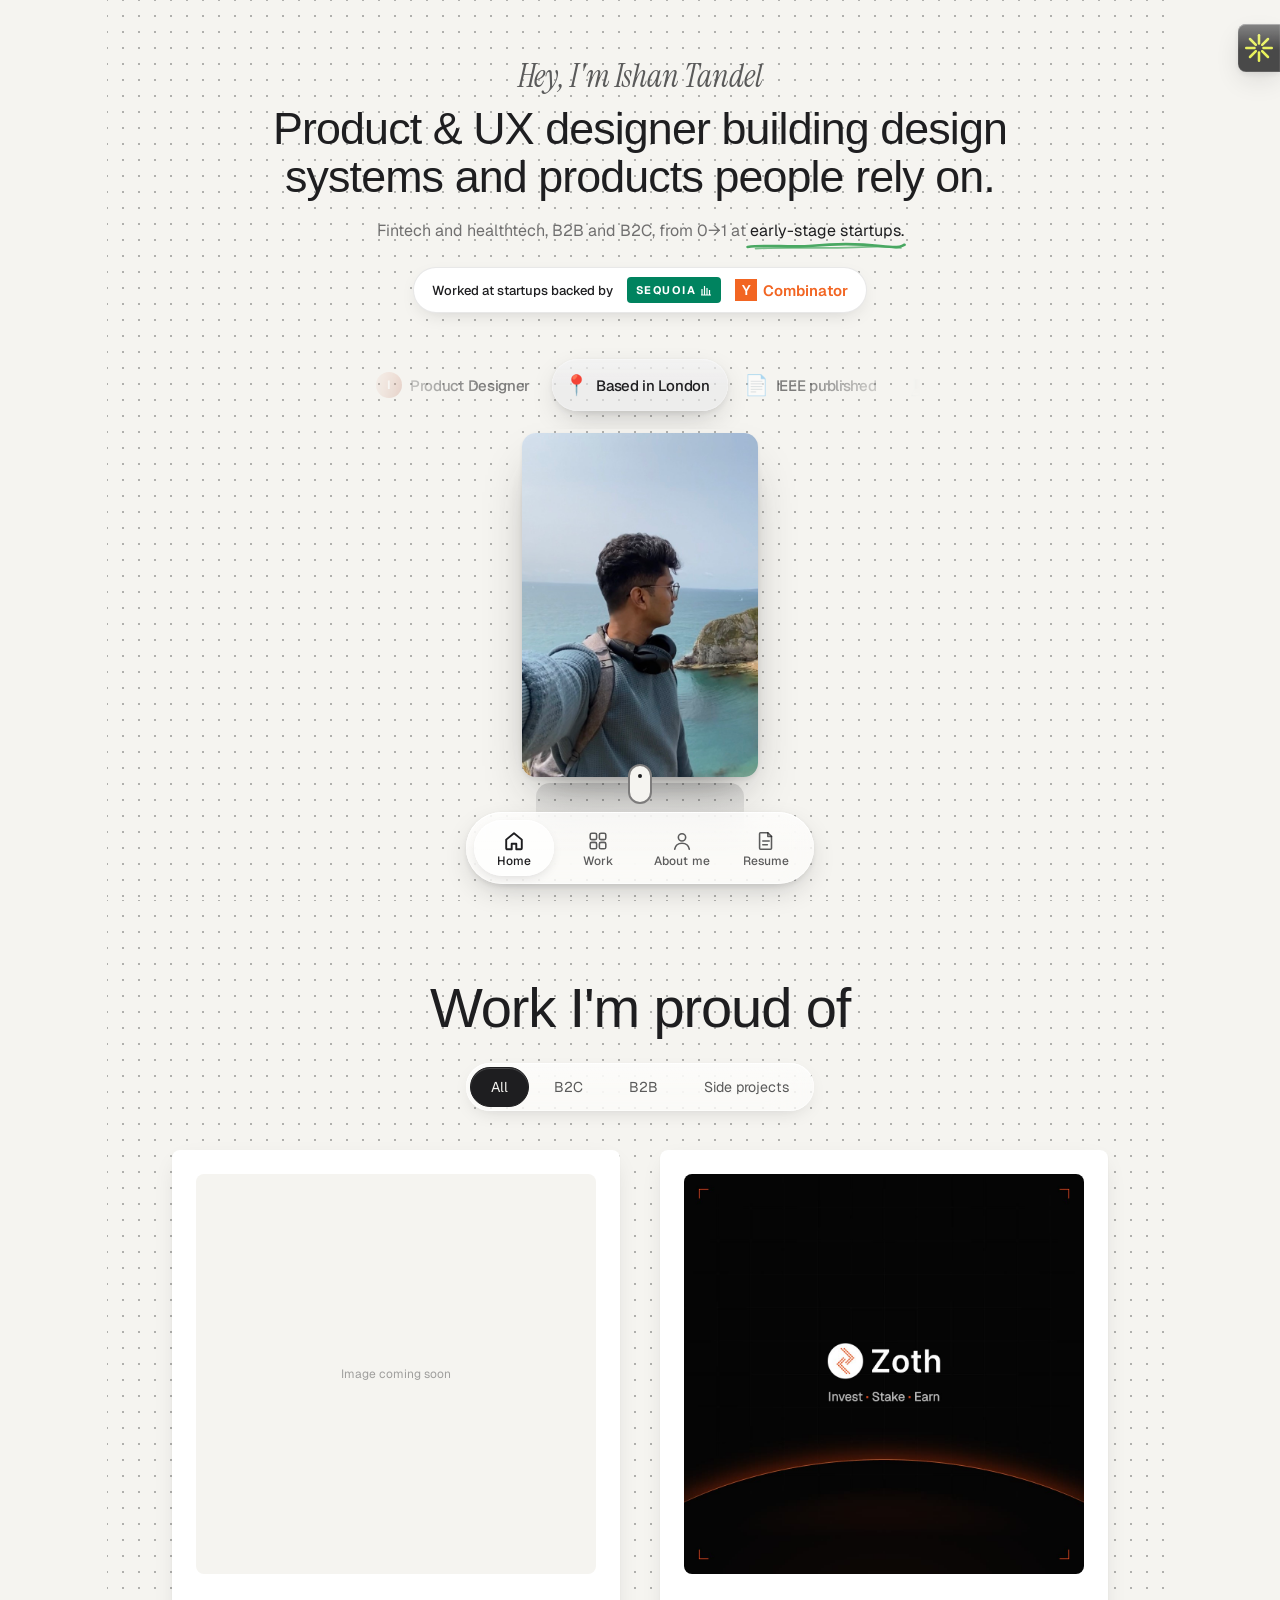
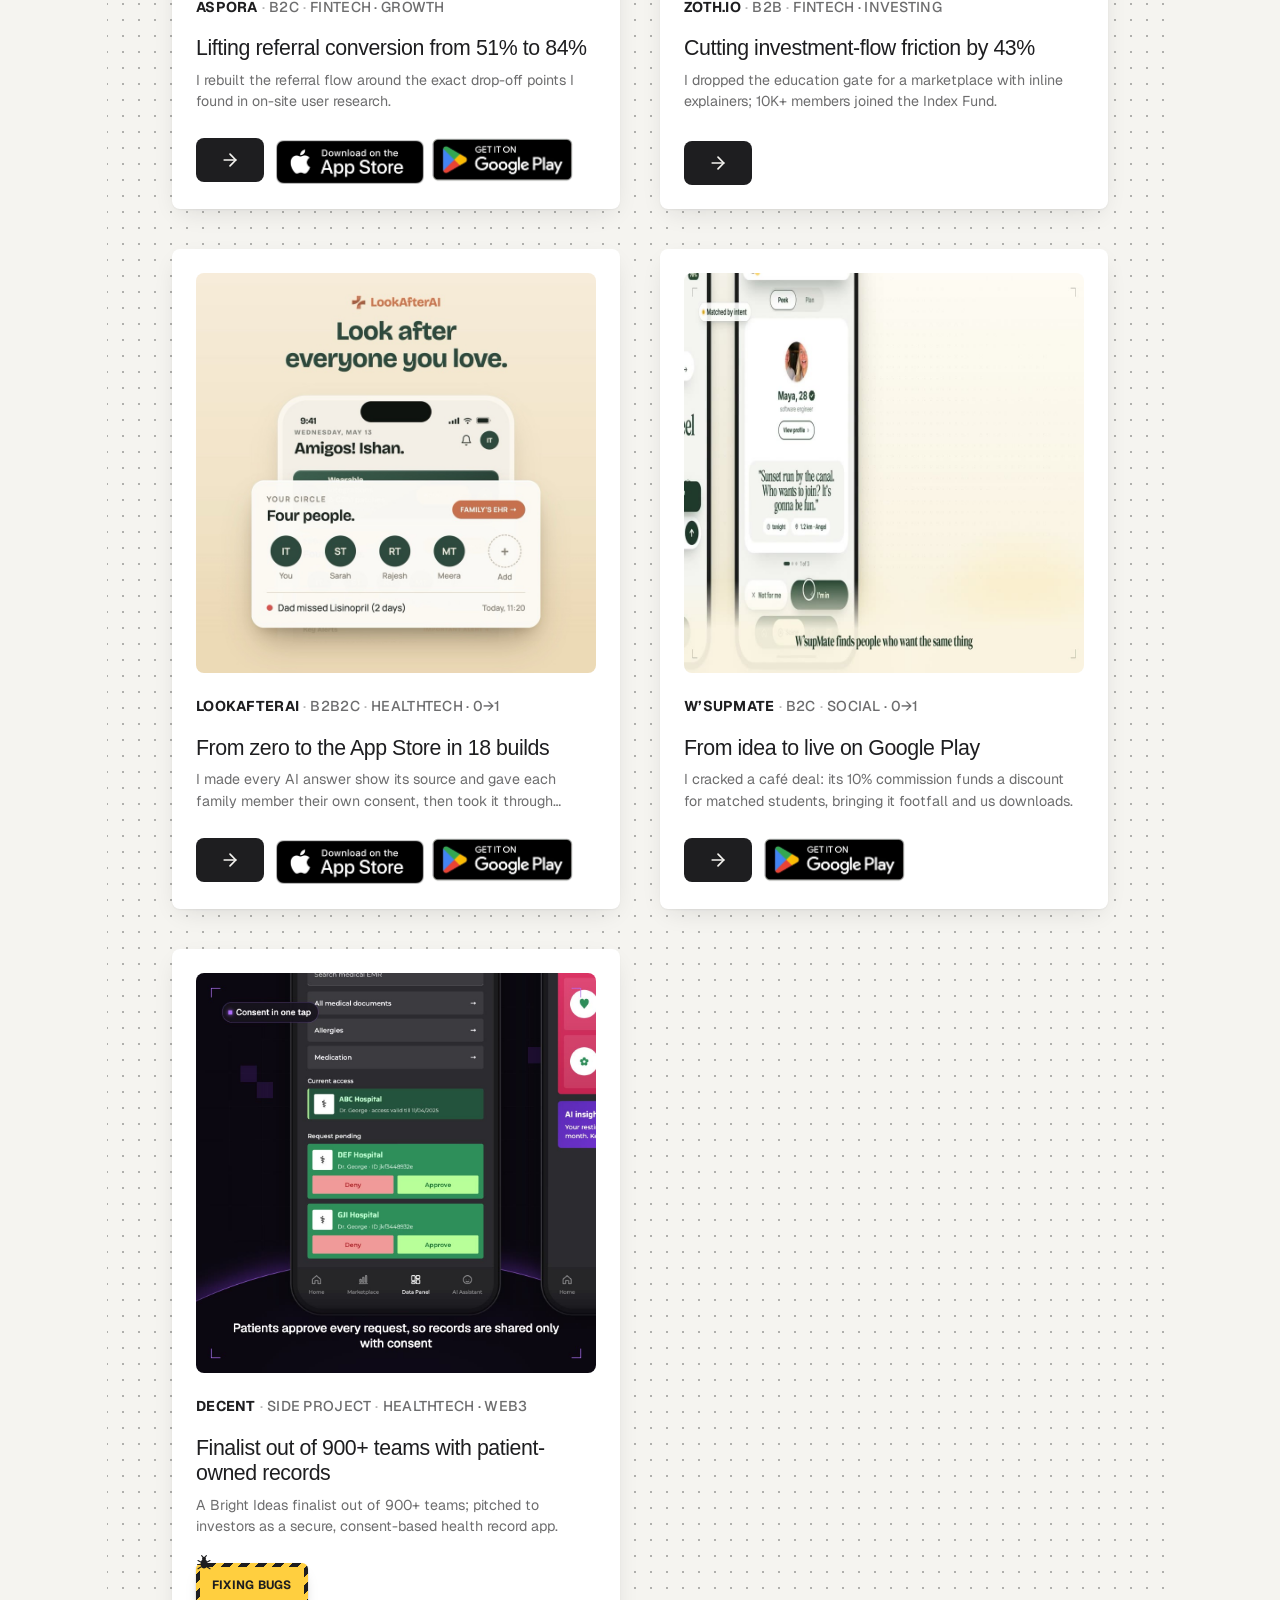
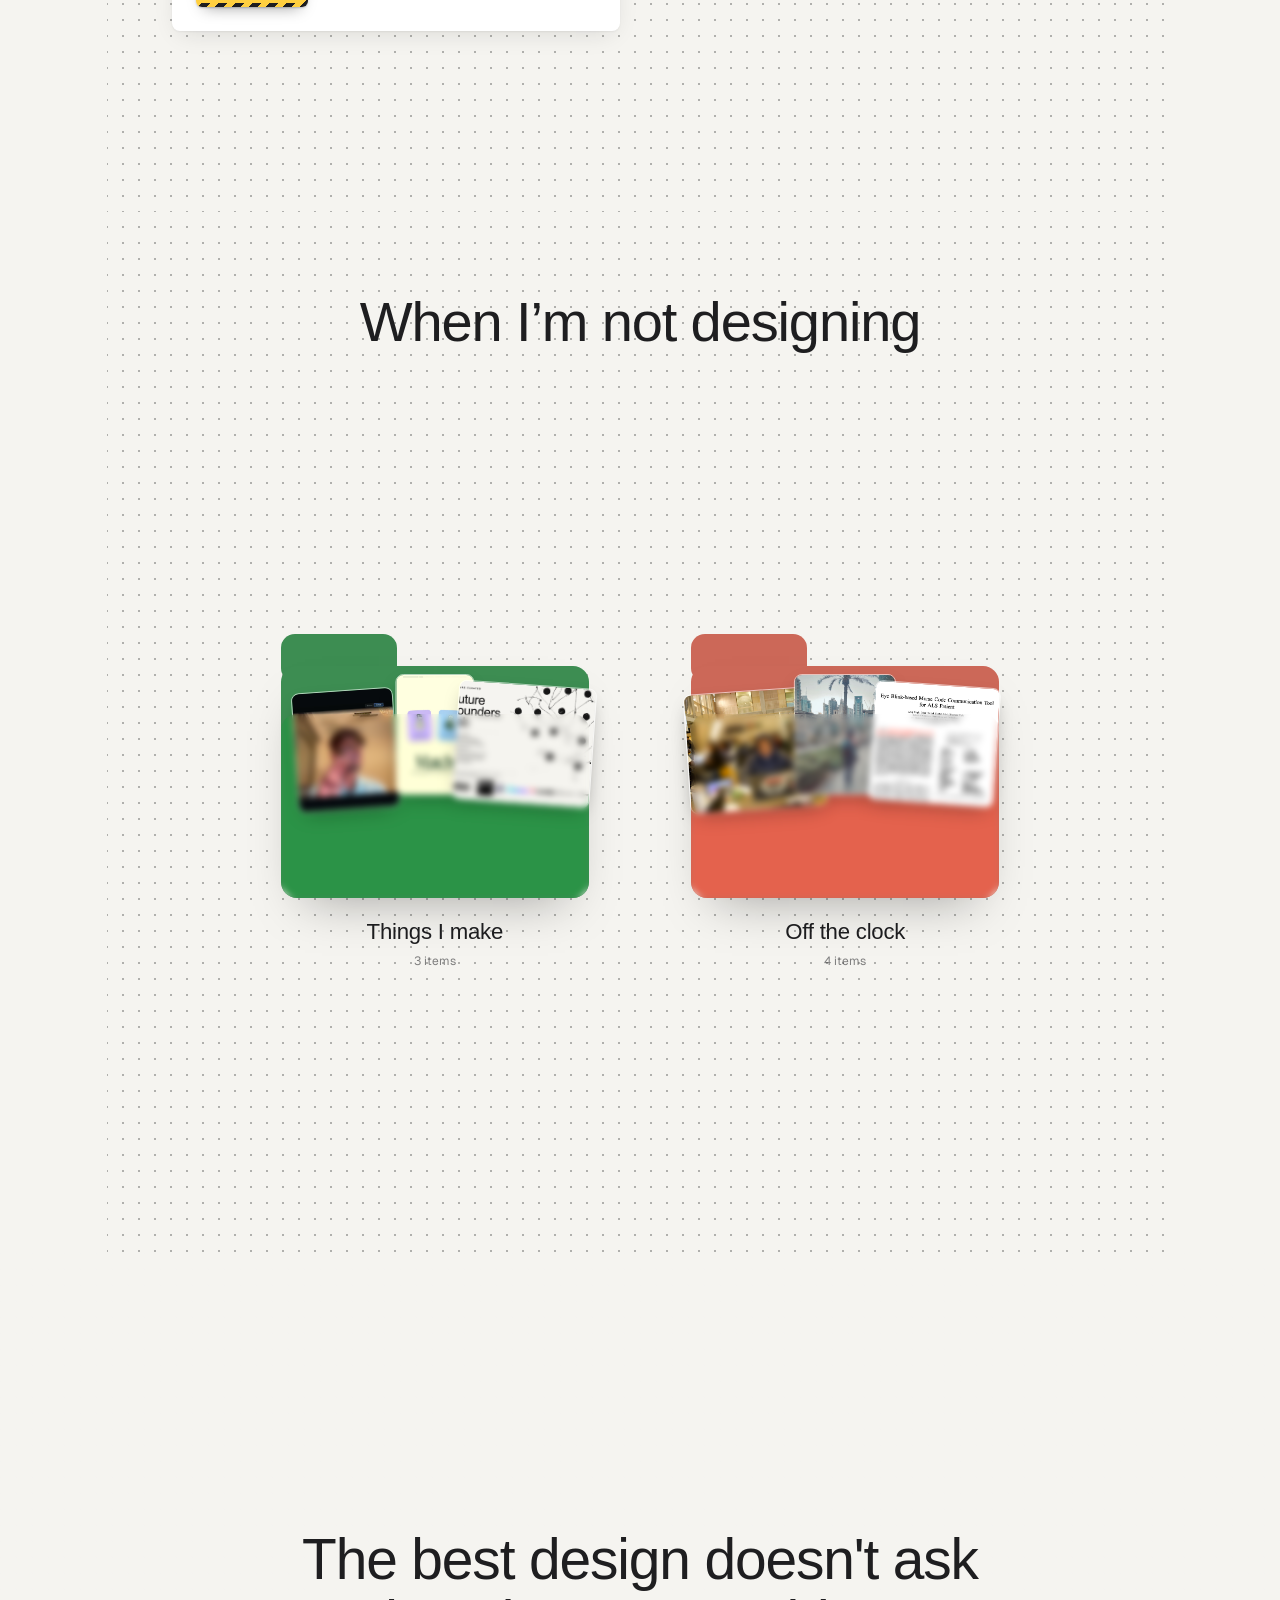
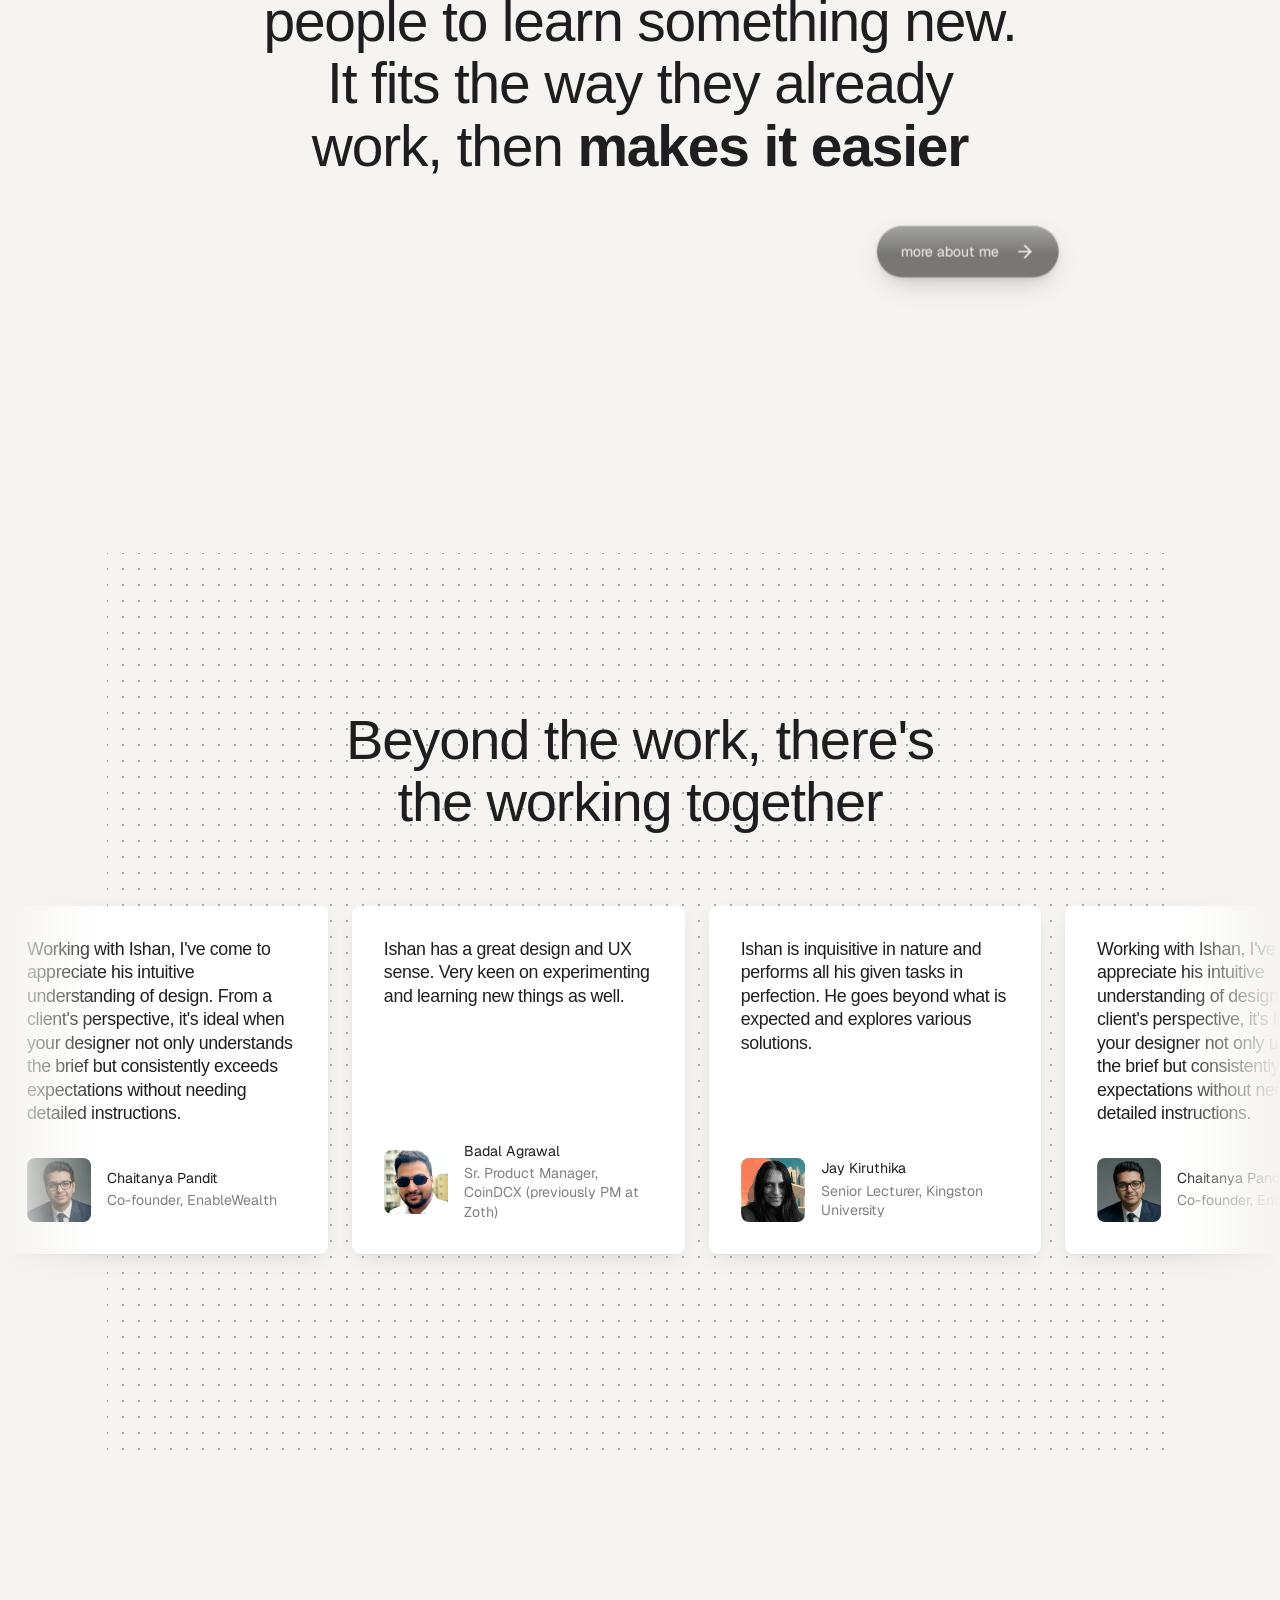
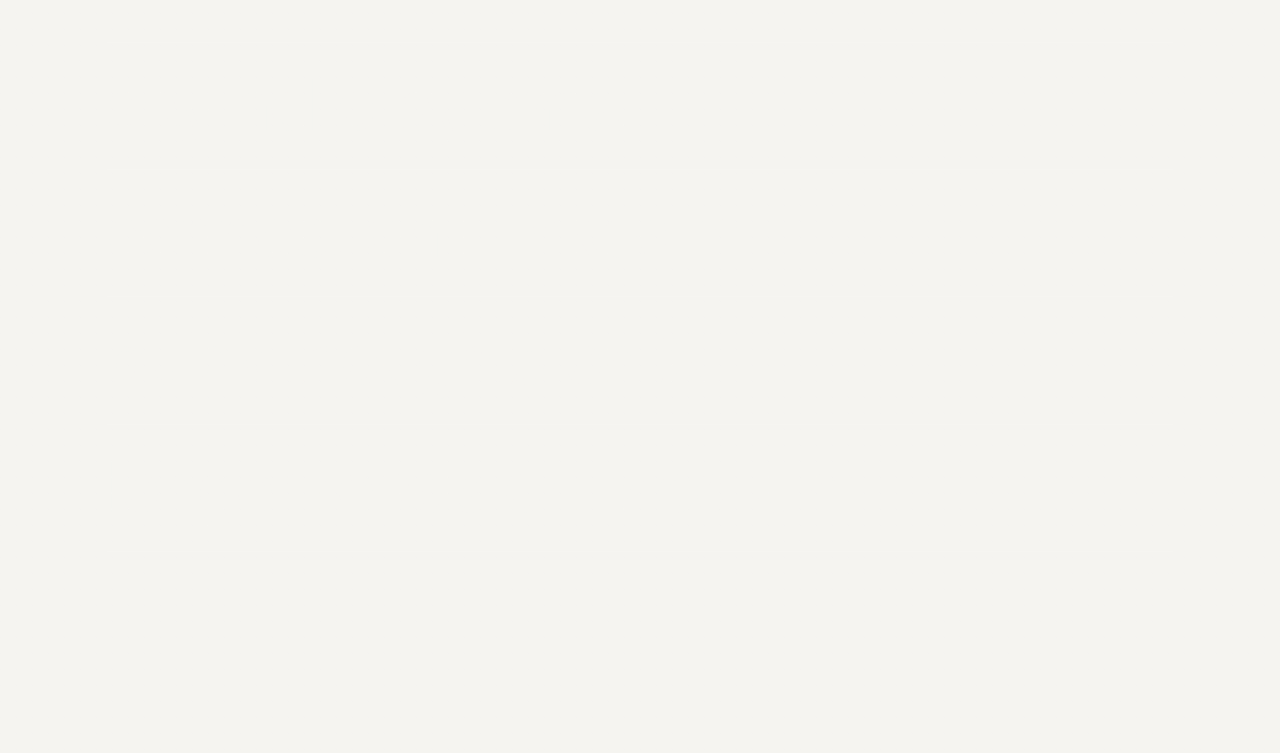
==== commit 7170bf74: "Add LookAfter AI, W'supMate and BlinkSpeak case studies; update work, folders and styles Co-Authored" ====
--- a/index.html
+++ b/index.html
@@ -52,7 +52,7 @@
       <p class="hero-kicker">Hey, I'm Ishan Tandel</p>
       <div class="hero-head-wrap">
         <h1 class="hero-title">Product &amp; UX designer building design systems and products people rely on.</h1>
-        <p class="hero-sub">I connect the decisions, the team, and the outcome, <span class="sketch">increasingly with AI in the loop.<svg class="sketch-line" viewBox="0 0 300 14" preserveAspectRatio="none" aria-hidden="true"><path d="M3 9.5 C 40 5, 80 11, 125 7.5 S 215 4.5, 252 8 S 287 9.5, 297 6"/><path d="M18 12 C 70 9.5, 140 12.5, 205 10 S 270 9.8, 290 11"/></svg></span></p>
+        <p class="hero-sub">Fintech and healthtech, B2B and B2C, from 0→1 at <span class="sketch">early-stage startups.<svg class="sketch-line" viewBox="0 0 300 14" preserveAspectRatio="none" aria-hidden="true"><path d="M3 9.5 C 40 5, 80 11, 125 7.5 S 215 4.5, 252 8 S 287 9.5, 297 6"/><path d="M18 12 C 70 9.5, 140 12.5, 205 10 S 270 9.8, 290 11"/></svg></span></p>
       </div>
       <div class="hero-backed">
         <span class="hb-label">Worked at startups backed by</span>
@@ -74,11 +74,19 @@
             <span class="tab-avatar" aria-hidden="true">I</span>
             <span class="tab-label">Product Designer</span>
           </button>
+          <button class="hero-tab" role="tab" type="button">
+            <span class="tab-icon" aria-hidden="true">📍</span>
+            <span class="tab-label">Based in London</span>
+          </button>
+          <button class="hero-tab" role="tab" type="button">
+            <span class="tab-icon" aria-hidden="true">📄</span>
+            <span class="tab-label">IEEE published</span>
+          </button>
         </div>
       </div>
 
       <div class="hero-stage">
-        <!-- Photo box: slides out beside the card on steps that set data-photo -->
+        <!-- Photo card: shown instead of the dark card on steps that set data-photo -->
         <figure class="hero-photo" aria-hidden="true"><img src="img/about/hero-card.jpg" alt="" draggable="false"></figure>
         <div class="hero-card">
           <div class="card-flip">
@@ -92,27 +100,38 @@
       <template id="card-content">
         <div class="card-content">
             <div class="chips">
-              <span class="chip"><span class="chip-ic">🚀</span>Stealth startup</span>
-              <span class="chip"><span class="chip-ic">💸</span>Aspora</span>
-              <span class="chip"><span class="chip-ic">🪙</span>Zoth.io</span>
+              <span class="chip"><span class="chip-ic">🚀</span>Stealth startup<span class="chip-yr">’25–now</span></span>
+              <span class="chip"><span class="chip-ic">💸</span>Aspora<span class="chip-yr">’25</span></span>
+              <span class="chip"><span class="chip-ic">🪙</span>Zoth.io<span class="chip-yr">’23–24</span></span>
+              <span class="chip"><span class="chip-ic">🏢</span>PropFTX<span class="chip-yr">’22–23</span></span>
             </div>
             <p class="card-label">3+ Years</p>
         </div>
         <div class="card-content">
             <div class="chips">
-              <span class="chip"><span class="chip-ic">🤖</span>AI</span>
               <span class="chip"><span class="chip-ic">💳</span>Fintech</span>
               <span class="chip"><span class="chip-ic">🩺</span>Healthtech</span>
+              <span class="chip"><span class="chip-ic">🚀</span>Early-stage</span>
             </div>
             <p class="card-label">Industries</p>
         </div>
-        <div class="card-content" data-photo>
+        <div class="card-content">
             <div class="chips">
               <span class="chip"><span class="chip-ic">✏️</span>Product Design</span>
-              <span class="chip"><span class="chip-ic">🤖</span>AI Products</span>
+              <span class="chip"><span class="chip-ic">🌱</span>0→1 Products</span>
               <span class="chip"><span class="chip-ic">🧩</span>Design Systems</span>
             </div>
             <p class="card-label">Product Designer</p>
+        </div>
+        <!-- Photo step: the photo card replaces the dark card -->
+        <div class="card-content" data-photo></div>
+        <div class="card-content">
+            <div class="chips">
+              <span class="chip"><span class="chip-ic">📄</span>Peer-reviewed · IEEE Xplore</span>
+              <span class="chip"><span class="chip-ic">👁️</span>Eye-blink Morse for ALS</span>
+              <span class="chip"><span class="chip-ic">🎓</span>MIT-WPU</span>
+            </div>
+            <p class="card-label">Published</p>
         </div>
       </template>
 
@@ -131,7 +150,8 @@
 
     <!-- ============ VISUAL ARCHIVE ============ -->
     <!-- A glass folder that opens into draggable pictures. Pictures and label live at the top of folder.js. -->
-    <section id="visual" class="visual" data-bg="hero" aria-label="Visual design archive">
+    <section id="visual" class="visual" data-bg="hero" aria-label="Beyond design: things I make and life off the clock">
+      <h2 class="section-title visual-title">When I’m not designing</h2>
       <div class="prism-folder"></div>
     </section>
 
--- a/styles.css
+++ b/styles.css
@@ -65,7 +65,7 @@
 .tabbar {
   position: fixed; left: 50%; bottom: max(16px, env(safe-area-inset-bottom)); z-index: 100;
   translate: -50% 0;
-  display: flex; gap: 0; padding: 6px;
+  display: flex; gap: 4px; padding: 8px;
   border-radius: 999px;
   background: color-mix(in srgb, #fff 62%, transparent);
   -webkit-backdrop-filter: blur(18px) saturate(180%); backdrop-filter: blur(18px) saturate(180%);
@@ -79,9 +79,9 @@
 .tab {
   position: relative; z-index: 1;
   display: flex; flex-direction: column; align-items: center; justify-content: center; gap: 3px;
-  width: 68px; height: 52px; padding: 0; border-radius: 999px; flex: none;
-  color: color-mix(in srgb, var(--ink) 58%, transparent); text-decoration: none;
-  font: 500 11px/1 var(--ui); letter-spacing: .01em;
+  width: 80px; height: 56px; padding: 0; border-radius: 999px; flex: none;
+  color: color-mix(in srgb, var(--ink) 72%, transparent); text-decoration: none;
+  font: 500 12px/1 var(--ui); letter-spacing: .01em;
   transition: color .25s ease, transform .2s ease;
   -webkit-tap-highlight-color: transparent;
 }
@@ -91,7 +91,7 @@
 .tab.active { color: var(--ink); }
 .tab.active svg { stroke-width: 2.1; }
 .tab-glow {                                   /* the highlight that slides under the active tab */
-  position: absolute; top: 6px; left: 6px; height: 52px; width: 68px; border-radius: 999px;
+  position: absolute; top: 8px; left: 8px; height: 56px; width: 80px; border-radius: 999px;
   background: rgba(30,30,32,.08);
   transform: translate3d(var(--glow-x, 0px), 0, 0);
   transition: transform .42s cubic-bezier(.32,1.25,.6,1), opacity .2s;
@@ -100,8 +100,8 @@
 }
 .tabbar.ready .tab-glow { opacity: 1; }
 @media (max-width: 440px) {
-  .tab, .tab-glow { width: 56px; }
-  .tab { font-size: 10px; }
+  .tab, .tab-glow { width: 64px; }
+  .tab { font-size: 11px; }
 }
 
 /* Floating spark (theme toggle) */
@@ -145,13 +145,17 @@
   width: min(560px, 100% - 12vw); margin: 20px auto 0;
   font: 400 16px/1.55 var(--ui); color: color-mix(in srgb, var(--ink) 65%, var(--bg));
 }
-.hero-backed { display: flex; align-items: center; justify-content: center; flex-wrap: wrap; gap: 8px 12px; margin-top: 22px; opacity: .85; }
-.hb-label { font: 400 12px var(--ui); color: rgba(30,30,32,.5); }
-.hb-logo { display: inline-flex; align-items: center; gap: 4px; height: 22px; user-select: none; }
-.hb-sequoia { padding: 0 7px; background: #00835f; color: #fff; font: 700 9.5px/1 var(--ui); letter-spacing: .14em; border-radius: 3px; }
-.hb-sequoia svg { width: 11px; height: 11px; }
-.hb-yc { font: 500 13px/1 var(--ui); color: #f26522; gap: 5px; }
-.hb-yc b { display: grid; place-items: center; width: 18px; height: 18px; font-size: 12px !important; background: #f26522; color: #fff; font-weight: 500; font-size: 14px; }
+.hero-backed {                               /* social proof: kept high and high-contrast (mentor feedback) */
+  display: inline-flex; align-items: center; justify-content: center; flex-wrap: wrap; gap: 8px 14px;
+  margin: 24px auto 0; padding: 9px 18px; border-radius: 999px;
+  background: #fff; border: 1px solid rgba(30,30,32,.1); box-shadow: 0 6px 20px -10px rgba(30,30,32,.25);
+}
+.hb-label { font: 500 13px var(--ui); color: var(--ink); }
+.hb-logo { display: inline-flex; align-items: center; gap: 4px; height: 26px; user-select: none; }
+.hb-sequoia { padding: 0 9px; background: #00835f; color: #fff; font: 700 11px/1 var(--ui); letter-spacing: .14em; border-radius: 4px; }
+.hb-sequoia svg { width: 12px; height: 12px; }
+.hb-yc { font: 600 15px/1 var(--ui); color: #f26522; gap: 6px; }
+.hb-yc b { display: grid; place-items: center; width: 22px; height: 22px; background: #f26522; color: #fff; font-weight: 600; font-size: 14px; }
 .hero-kicker {
   margin: 0 0 10px;
   font-family: "Instrument Serif", "Times New Roman", serif; font-style: italic; font-weight: 400;
@@ -261,25 +265,18 @@
 }
 .face-b { transform: rotateY(180deg); }
 .card-content { position: absolute; inset: 0; }
-/* Photo box beside the card (Product Designer step) */
-.hero-stage { --shift: 128px; }
-.hero-card { transition: transform .4s ease-out, translate .8s cubic-bezier(.34,1.25,.5,1); }
+/* Photo card (Product Designer step): takes the dark card's place, one card at a time */
+.hero-card { transition: transform .4s ease-out, opacity .35s ease, scale .6s cubic-bezier(.34,1.25,.5,1); }
 .hero-photo {
-  position: absolute; left: 0; top: 0; width: 236px; aspect-ratio: 280 / 408; margin: 0;
+  position: absolute; left: 0; top: 0; width: 236px; aspect-ratio: 280 / 408; margin: 0; z-index: 1;
   border-radius: 14px; overflow: hidden; pointer-events: none;
   box-shadow: 0 2px 4px rgba(30,30,32,.08), 0 24px 48px -18px rgba(30,30,32,.45);
   opacity: 0; scale: .92; rotate: 0deg;
-  transition: translate .8s cubic-bezier(.34,1.25,.5,1), rotate .8s cubic-bezier(.34,1.25,.5,1),
-              scale .8s cubic-bezier(.34,1.25,.5,1), opacity .35s ease;
+  transition: rotate .7s cubic-bezier(.34,1.25,.5,1), scale .7s cubic-bezier(.34,1.25,.5,1), opacity .35s ease;
 }
 .hero-photo img { width: 100%; height: 100%; object-fit: cover; object-position: 40% 30%; display: block; }
-.hero-stage.with-photo .hero-card { translate: var(--shift) 0; }
-.hero-stage.with-photo .hero-photo { translate: calc(var(--shift) * -1) 0; rotate: -4deg; scale: 1; opacity: 1; transition-delay: .12s; }
-@media (max-width: 560px) {               /* not enough room side by side: the photo peeks out, tilted */
-  .hero-stage { --shift: 52px; }
-  .hero-photo { width: 200px; top: 6%; }
-  .hero-stage.with-photo .hero-photo { rotate: -8deg; }
-}
+.hero-stage.with-photo .hero-card { opacity: 0; scale: .92; pointer-events: none; }
+.hero-stage.with-photo .hero-photo { rotate: 0deg; scale: 1; opacity: 1; transition-delay: .12s; }
 @media (prefers-reduced-motion: reduce) { .hero-card, .hero-photo { transition: opacity .3s; } }
 .chips {
   position: absolute; left: 0; right: 0; bottom: 22%;
@@ -293,6 +290,7 @@
   box-shadow: inset 0 1px 0 rgba(245,244,240,.1), 0 1px 1px rgba(0,0,0,.3), 0 14px 28px -10px rgba(0,0,0,.6);
   transform-origin: 50% 100%; will-change: transform;
 }
+.chip-yr { margin-left: 2px; font: 500 12px/1 var(--ui); letter-spacing: 0; color: rgba(245,244,240,.55); font-variant-numeric: tabular-nums; }
 .chip-ic {
   flex: none; width: 32px; height: 32px; border-radius: 50%;
   display: grid; place-items: center; background: #f5f4f0; font-size: 17px;
@@ -325,7 +323,8 @@
   .hero { padding-top: 64px; min-height: auto; padding-bottom: 112px; }
   .hero-kicker { font-size: 26px; }
   .hero-bio { font-size: 15px; }
-  .hb-label { width: 100%; }
+  .hero-backed { border-radius: 18px; max-width: calc(100% - 32px); }
+  .hb-label { width: 100%; text-align: center; }
   .hero-head-wrap { width: calc(100% - 12vw); }
   .hero-title { font-size: clamp(28px, 7.6vw, 38px); line-height: 1.12; }
   .hero-sub { font-size: 15px; }
@@ -474,6 +473,15 @@
   background: var(--cream); display: grid; place-items: center;
 }
 .pro-media img, .pro-media video { width: 100%; height: 100%; object-fit: cover; object-position: top center; display: block; }
+/* Highlight tag on a card image (projects.js: badge) */
+.pro-media { position: relative; }
+.pro-badge {
+  position: absolute; top: 14px; left: 14px; z-index: 1;
+  display: inline-flex; align-items: center; gap: 8px; padding: 8px 14px 8px 10px; border-radius: 999px;
+  font: 600 13px/1 var(--ui); letter-spacing: .01em; color: #0c2a1c; background: #9cf0c4;
+  box-shadow: 0 0 0 1px rgba(255,255,255,.35) inset, 0 8px 20px -8px rgba(0,0,0,.55);
+}
+.pro-badge::before { content: ""; width: 8px; height: 8px; border-radius: 50%; background: #0f8a52; box-shadow: 0 0 0 3px rgba(15,138,82,.25); }
 .pro-media-empty { font: 400 clamp(12px, .83vw, 16px) var(--ui); color: rgba(30,30,32,.4); }
 .pro-eyebrow {
   margin: 0 0 20px; font: 500 clamp(14px, 1.111vw, 24px)/1.3 var(--ui);
@@ -481,6 +489,7 @@
   color: color-mix(in srgb, var(--ink) 65%, #fff);
 }
 .pro-eyebrow span { opacity: .5; margin: 0 4px; }
+.pro-eyebrow .pro-company { font-weight: 700; color: var(--ink); }
 .pro-title {
   margin: 0 0 8px; font-family: var(--display); font-weight: 500;
   font-size: clamp(20px, 1.667vw, 36px); line-height: 1.2; letter-spacing: -0.02em; color: var(--ink);
@@ -494,6 +503,17 @@
 }
 .btn--icon { padding: 12px 24px; border-radius: 8px; }
 .pro-cta { margin-top: auto; align-self: flex-start; }
+/* Cards with store badges: the whole card is still a link (.pro-link), badges sit above it */
+.pro-card.has-stores { position: relative; }
+.pro-link { position: absolute; inset: 0; z-index: 1; border-radius: inherit; }
+.pro-foot { margin-top: auto; display: flex; align-items: center; flex-wrap: wrap; gap: 12px; }
+.pro-foot .pro-cta { margin-top: 0; }
+.pro-stores { position: relative; z-index: 2; display: flex; flex-wrap: wrap; gap: 8px; }
+.pro-store { display: block; line-height: 0; transition: transform .2s ease; }
+a.pro-store:hover { transform: translateY(-2px); }
+.pro-store img { height: 44px; width: auto; }
+.pro-stores { align-items: center; }
+.pro-store img[src*="google-play"] { height: 47px; }
 
 /* "Fixing bugs" hazard sign for unfinished projects */
 .pro-sign {
@@ -625,6 +645,34 @@
 @media (hover: hover) { .pf-win:hover { scale: 1.05; box-shadow: 0 1px 2px rgba(0,0,0,.1), 0 20px 40px -12px rgba(0,0,0,.34); } }
 .pf-win.dragging { cursor: grabbing; box-shadow: 0 1px 2px rgba(0,0,0,.1), 0 20px 40px -12px rgba(0,0,0,.34); }
 .pf-media { display: block; width: var(--pf-w, 120px); height: var(--pf-h, 150px); object-fit: cover; border-radius: 12px; -webkit-user-drag: none; pointer-events: none; }
+/* Theme containers: media fills the whole card; text sits on a frosted gradient at the bottom */
+.pf-theme { width: var(--pf-w); height: var(--pf-h); border-radius: 18px; overflow: hidden; background: #141416;
+            box-shadow: 0 0 0 1px rgba(255,255,255,.12) inset, 0 1px 2px rgba(0,0,0,.1), 0 18px 40px -14px rgba(0,0,0,.4); }
+.pf-slides { position: absolute; inset: 0; overflow: hidden; }
+.pf-slide { position: absolute; inset: 0; width: 100%; height: 100%; object-fit: cover; opacity: 0; scale: 1.06;
+            transition: opacity .7s ease, scale 3.6s ease-out; -webkit-user-drag: none; pointer-events: none; }
+.pf-slide.on { opacity: 1; scale: 1; }
+.pf-bar { position: absolute; left: 0; right: 0; bottom: 0; padding: 34px 16px 14px; text-align: left; color: #fff; isolation: isolate; }
+.pf-bar::before {                             /* frosted glass that fades out towards the top */
+  content: ""; position: absolute; inset: 0; z-index: -1;
+  -webkit-backdrop-filter: blur(14px) saturate(140%); backdrop-filter: blur(14px) saturate(140%);
+  background: linear-gradient(180deg, rgba(12,12,14,0) 0%, rgba(12,12,14,.38) 45%, rgba(12,12,14,.72) 100%);
+  -webkit-mask-image: linear-gradient(180deg, transparent 0%, #000 42%); mask-image: linear-gradient(180deg, transparent 0%, #000 42%);
+}
+.pf-bar-top { display: flex; align-items: center; justify-content: space-between; gap: 10px; }
+.pf-bar b { font: 600 16px/1.2 var(--display); letter-spacing: -0.01em; text-shadow: 0 1px 8px rgba(0,0,0,.25); }
+.pf-dots { display: flex; gap: 4px; flex: none; }
+.pf-dots i { width: 6px; height: 6px; border-radius: 3px; background: rgba(255,255,255,.4); transition: width .35s ease, background .35s ease; }
+.pf-dots i.on { width: 16px; background: #fff; }
+.pf-bar-cap { margin: 4px 0 0; font: 500 13px/1.35 var(--ui); color: rgba(255,255,255,.88); transition: opacity .3s ease;
+              display: -webkit-box; -webkit-box-orient: vertical; -webkit-line-clamp: 2; overflow: hidden; }
+.pf-bar-cap.swap { opacity: 0; }
+.pf-bar-link { position: relative; display: inline-flex; align-items: center; gap: 4px; margin-top: 10px; padding: 7px 12px; border-radius: 999px;
+               font: 600 12.5px/1 var(--ui); color: #fff; text-decoration: none;
+               background: rgba(255,255,255,.18); box-shadow: 0 0 0 1px rgba(255,255,255,.28) inset;
+               -webkit-backdrop-filter: blur(10px); backdrop-filter: blur(10px); transition: background .2s ease; }
+.pf-bar-link:hover { background: rgba(255,255,255,.3); color: #fff; }
+@media (prefers-reduced-motion: reduce) { .pf-slide { transition: none; scale: 1; } }
 .pf-ph {
   display: grid; place-items: center; text-align: center; padding: 8px;
   background: linear-gradient(135deg, color-mix(in srgb, var(--pf-color) 14%, var(--cream)), color-mix(in srgb, var(--pf-color) 30%, var(--cream)));
@@ -949,3 +997,4 @@
   .mouse span { animation: none; }
   .hero-tabs-track, .card-flip, .hero-card { transition: none; }
 }
+.visual-title { position: relative; z-index: 1; padding-top: 80px; margin-bottom: 0; }
